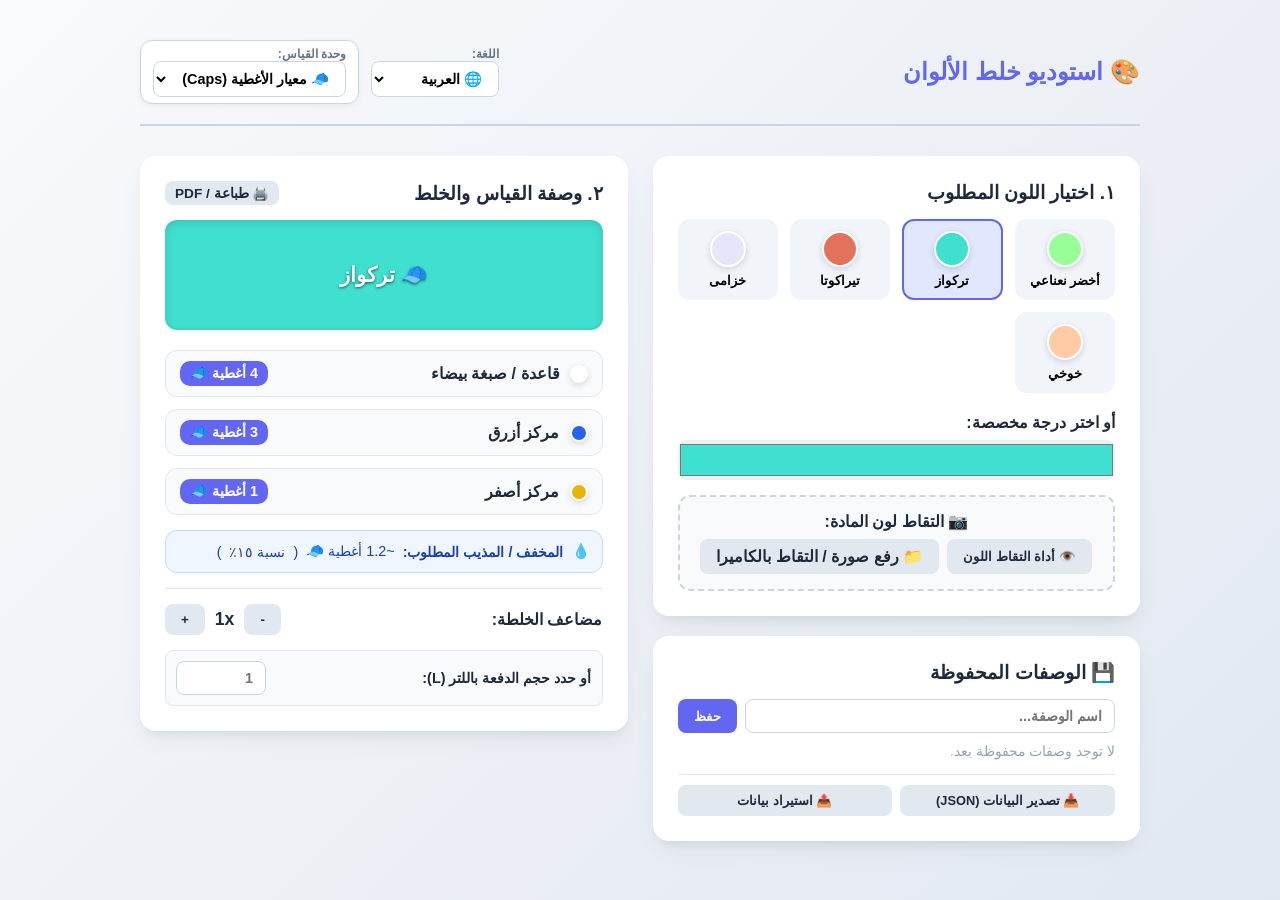
==== index.html @ 5abe73a9 "Add initial HTML structure for color mixing studio" ====
<!DOCTYPE html>
<html lang="ar" dir="rtl" id="htmlTag">
<head>
  <meta charset="UTF-8">
  <meta name="viewport" content="width=device-width, initial-scale=1.0">
  <title id="pageTitle">استوديو خلط الألوان - مطابق الصبغات</title>
  <style>
    :root {
      --primary: #6366f1;
      --primary-hover: #4f46e5;
      --bg-gradient: linear-gradient(135deg, #f8fafc 0%, #e2e8f0 100%);
      --card-bg: #ffffff;
      --text-main: #1e293b;
      --text-muted: #64748b;
      --border-radius: 16px;
      --shadow: 0 10px 25px -5px rgba(0, 0, 0, 0.08), 0 8px 10px -6px rgba(0, 0, 0, 0.05);
    }

    * { box-sizing: border-box; margin: 0; padding: 0; font-family: 'Segoe UI', Tahoma, Geneva, Verdana, sans-serif; }
    body { background: var(--bg-gradient); color: var(--text-main); min-height: 100vh; display: flex; flex-direction: column; align-items: center; padding: 20px; }
    header { width: 100%; max-width: 1000px; display: flex; justify-content: space-between; align-items: center; padding: 20px 0; border-bottom: 2px solid #cbd5e1; margin-bottom: 30px; flex-wrap: wrap; gap: 15px; }
    .logo { font-size: 1.5rem; font-weight: 800; color: var(--primary); }
    .header-controls { display: flex; align-items: center; gap: 12px; flex-wrap: wrap; }
    select, input[type="text"], input[type="number"] { padding: 8px 12px; border-radius: 8px; border: 1px solid #cbd5e1; background: white; font-size: 0.9rem; font-weight: 600; outline: none; transition: border 0.2s; }
    select:focus, input[type="text"]:focus, input[type="number"]:focus { border-color: var(--primary); }
    .main-container { width: 100%; max-width: 1000px; display: grid; grid-template-columns: 1fr 1fr; gap: 25px; }
    @media (max-width: 820px) { .main-container { grid-template-columns: 1fr; } }
    .card { background: var(--card-bg); border-radius: var(--border-radius); padding: 25px; box-shadow: var(--shadow); margin-bottom: 20px; }
    .card-title { font-size: 1.2rem; margin-bottom: 15px; color: var(--text-main); display: flex; align-items: center; justify-content: space-between; }
    .preset-grid { display: grid; grid-template-columns: repeat(auto-fill, minmax(100px, 1fr)); gap: 12px; margin-bottom: 20px; }
    .preset-btn { border: 2px solid transparent; border-radius: 12px; padding: 10px 6px; background: #f1f5f9; cursor: pointer; display: flex; flex-direction: column; align-items: center; gap: 6px; transition: transform 0.2s, border-color 0.2s; }
    .preset-btn:hover { transform: translateY(-2px); }
    .preset-btn.active { border-color: var(--primary); background: #e0e7ff; }
    .color-swatch { width: 36px; height: 36px; border-radius: 50%; border: 2px solid white; box-shadow: 0 2px 6px rgba(0,0,0,0.15); }
    .preset-name { font-size: 0.8rem; font-weight: 600; text-align: center; }
    .capture-box { background: #f8fafc; border: 2px dashed #cbd5e1; border-radius: 12px; padding: 15px; text-align: center; margin-top: 15px; }
    .cap-ref-container { display: flex; align-items: center; gap: 10px; background: #ffffff; padding: 6px 12px; border-radius: 12px; border: 1px solid #cbd5e1; box-shadow: 0 2px 6px rgba(0,0,0,0.05); }
    .preview-box { width: 100%; height: 110px; border-radius: 12px; display: flex; align-items: center; justify-content: center; color: white; text-shadow: 0 1px 3px rgba(0,0,0,0.6); font-size: 1.3rem; font-weight: 700; box-shadow: inset 0 2px 8px rgba(0,0,0,0.15); margin-bottom: 20px; transition: background-color 0.4s ease; }
    .formula-section { display: flex; flex-direction: column; gap: 12px; }
    .ingredient-row { display: flex; align-items: center; justify-content: space-between; background: #f8fafc; padding: 10px 14px; border-radius: 12px; border: 1px solid #e2e8f0; }
    .ingredient-info { display: flex; align-items: center; gap: 10px; font-weight: 600; }
    .cap-count-badge { font-size: 0.9rem; font-weight: 700; background: var(--primary); color: white; padding: 4px 10px; border-radius: 10px; }
    .scale-controls { display: flex; flex-direction: column; gap: 10px; margin-top: 15px; padding-top: 15px; border-top: 1px solid #e2e8f0; }
    .btn { padding: 8px 16px; border-radius: 8px; border: none; background: var(--primary); color: white; font-weight: 600; cursor: pointer; transition: background 0.2s; display: inline-flex; align-items: center; justify-content: center; gap: 6px; }
    .btn:hover { background: var(--primary-hover); }
    .btn-secondary { background: #e2e8f0; color: var(--text-main); }
    .btn-secondary:hover { background: #cbd5e1; }
    .water-ratio-box { background: #eff6ff; border: 1px solid #bfdbfe; padding: 12px; border-radius: 12px; margin-top: 15px; font-size: 0.9rem; color: #1e40af; display: flex; align-items: center; gap: 8px; }
    .saved-list { display: flex; flex-direction: column; gap: 8px; margin-top: 10px; }
    .saved-item { display: flex; justify-content: space-between; align-items: center; background: #f8fafc; padding: 8px 12px; border-radius: 8px; border: 1px solid #e2e8f0; }
    #imageCanvas { max-width: 100%; border-radius: 8px; margin: 10px auto 0 auto; cursor: crosshair; display: none; }
  </style>
  <script src="cordova.js"></script>
</head>
<body>

  <header>
    <div class="logo" id="appLogo">🎨 استوديو خلط الألوان</div>
    <div class="header-controls">
      <div>
        <label style="font-size:0.75rem; color:#64748b; display:block; font-weight:bold;" id="lblLang">اللغة / Language:</label>
        <select id="langSelect" onchange="changeLanguage(this.value)">
          <option value="ar" selected>🌐 العربية</option>
          <option value="fr">🌐 Français</option>
          <option value="en">🌐 English</option>
        </select>
      </div>

      <div class="cap-ref-container">
        <div>
          <label style="font-size:0.75rem; color:#64748b; display:block; font-weight:bold;" id="lblUnit">وحدة القياس:</label>
          <select id="unitSelect" onchange="changeUnit(this.value)">
            <option value="caps" id="optCaps" selected>🧢 معيار الأغطية (Caps)</option>
            <option value="ml" id="optMl">🧪 ملليلتر (ml)</option>
            <option value="g" id="optG">⚖️ غرام (g)</option>
          </select>
        </div>
      </div>
    </div>
  </header>

  <main class="main-container">
    <div>
      <section class="card">
        <h2 class="card-title" id="titleStep1">١. اختيار اللون المطلوب</h2>
        <div class="preset-grid" id="presetContainer"></div>
        <div style="margin-top: 10px;">
          <label for="customPicker" style="font-weight: 600; display: block; margin-bottom: 8px;" id="lblCustomColor">أو اختر درجة مخصصة:</label>
          <input type="color" id="customPicker" value="#40e0d0" style="width: 100%; height: 40px; border-radius: 8px; border: none; cursor: pointer;" oninput="handleCustomColor(this.value)">
        </div>

        <div class="capture-box">
          <strong style="display: block; margin-bottom: 8px;" id="titleCapture">📷 التقاط لون المادة:</strong>
          <div style="display: flex; gap: 8px; justify-content: center; flex-wrap: wrap;">
            <button class="btn btn-secondary" onclick="useEyeDropper()" id="btnEyedropper">👁️ أداة التقاط اللون</button>
            <label class="btn btn-secondary" style="cursor: pointer;">
              <span id="txtUpload">📁 رفع صورة / التقاط</span>
              <input type="file" accept="image/*" capture="environment" id="imageInput" style="display: none;" onchange="handleImageUpload(event)">
            </label>
          </div>
          <canvas id="imageCanvas"></canvas>
          <p id="canvasHelpText" style="font-size: 0.8rem; color: #64748b; margin-top: 6px; display: none;">انقر في أي مكان على الصورة لالتقاط لون الصبغة بالضبط!</p>
        </div>
      </section>

      <section class="card">
        <h2 class="card-title">
          <span id="titleSaved">💾 الوصفات المحفوظة</span>
        </h2>
        <div style="display: flex; gap: 8px; margin-bottom: 10px;">
          <input type="text" id="recipeNameInput" placeholder="اسم الوصفة..." style="flex: 1;">
          <button class="btn" onclick="saveCurrentRecipe()" id="btnSave">حفظ</button>
        </div>
        <div class="saved-list" id="savedListContainer"></div>

        <div style="display: flex; gap: 8px; margin-top: 15px; padding-top: 10px; border-top: 1px solid #e2e8f0;">
          <button class="btn btn-secondary" style="flex: 1; font-size: 0.8rem;" onclick="exportRecipes()">📥 تصدير البيانات (JSON)</button>
          <label class="btn btn-secondary" style="flex: 1; font-size: 0.8rem; cursor: pointer; text-align: center;">
            📤 استيراد بيانات
            <input type="file" accept=".json" style="display: none;" onchange="importRecipes(event)">
          </label>
        </div>
      </section>
    </div>

    <div>
      <section class="card">
        <h2 class="card-title">
          <span id="titleStep2">٢. وصفة القياس والخلط</span>
          <button class="btn btn-secondary" onclick="window.print()" style="font-size: 0.85rem; padding: 4px 10px;" id="btnPrint">🖨️ طباعة / PDF</button>
        </h2>
        
        <div class="preview-box" id="previewBox">
          <span id="previewName">🧢 تركواز</span>
        </div>

        <div class="formula-section" id="formulaContainer"></div>

        <div class="water-ratio-box">
          💧 <strong id="lblDilution">المخفف / المذيب المطلوب:</strong> <span id="waterAmount">~0.5 أغطية 🧢</span> (<span id="lblRatio">نسبة ١٥٪</span>)
        </div>

        <div class="scale-controls">
          <div style="display: flex; justify-content: space-between; align-items: center;">
            <span style="font-weight: 600;" id="lblBatchScale">مضاعف الخلطة:</span>
            <div style="display: flex; align-items: center; gap: 10px;">
              <button class="btn btn-secondary" onclick="adjustScale(-1)">-</button>
              <span id="scaleFactor" style="font-weight: bold; font-size: 1.1rem;">1x</span>
              <button class="btn btn-secondary" onclick="adjustScale(1)">+</button>
            </div>
          </div>

          <div style="display: flex; justify-content: space-between; align-items: center; background: #f8fafc; padding: 10px; border-radius: 8px; border: 1px solid #e2e8f0; margin-top: 5px;">
            <label for="literInput" style="font-weight: 600; font-size: 0.9rem;" id="lblLiterInput">أو حدد حجم الدفعة باللتر (L):</label>
            <input type="number" id="literInput" step="0.1" min="0.1" placeholder="1" style="width: 90px;" oninput="handleLiterInput(this.value)">
          </div>
        </div>
      </section>
    </div>
  </main>

  <script>
    const i18n = {
      ar: { dir: 'rtl', appTitle: 'استوديو خلط الألوان - مطابق الصبغات', logo: '🎨 استوديو خلط الألوان', lblLang: 'اللغة:', lblUnit: 'وحدة القياس:', optCaps: '🧢 معيار الأغطية (Caps)', optMl: '🧪 ملليلتر (ml)', optG: '⚖️ غرام (g)', titleStep1: '١. اختيار اللون المطلوب', lblCustomColor: 'أو اختر درجة مخصصة:', titleCapture: '📷 التقاط لون المادة:', btnEyedropper: '👁️ أداة التقاط اللون', lblUpload: '📁 رفع صورة / التقاط بالكاميرا', canvasHelpText: 'انقر في أي مكان على الصورة لالتقاط لون الصبغة بالضبط!', titleSaved: '💾 الوصفات المحفوظة', recipePlaceholder: 'اسم الوصفة...', btnSave: 'حفظ', titleStep2: '٢. وصفة القياس والخلط', btnPrint: '🖨️ طباعة / PDF', lblDilution: 'المخفف / المذيب المطلوب:', lblRatio: 'نسبة ١٥٪', lblBatchScale: 'مضاعف الخلطة:', lblLiterInput: 'أو حدد حجم الدفعة باللتر (L):', unitCaps: 'أغطية 🧢', unitLiter: 'لتر (L)', unitMl: 'مل (ml)', unitG: 'غرام (g)', customColorName: 'درجة ملتقطة', noSaved: 'لا توجد وصفات محفوظة بعد.', btnLoad: 'تحميل', presets: { mint: 'أخضر نعناعي', turquoise: 'تركواز', terracotta: 'تيراكوتا', lavender: 'خزامى', peach: 'خوخي' }, bases: { white: 'قاعدة / صبغة بيضاء', blue: 'مركز أزرق', yellow: 'مركز أصفر', red: 'مركز أحمر', black: 'مركز أسود' } },
      fr: { dir: 'ltr', appTitle: 'Studio de Mélange de Couleurs', logo: '🎨 Studio de Mélange', lblLang: 'Langue / Language:', lblUnit: 'Unité de mesure:', optCaps: '🧢 Bouchons (Caps)', optMl: '🧪 Millilitre (ml)', optG: '⚖️ Gramme (g)', titleStep1: '1. Sélection de la couleur', lblCustomColor: 'Ou choisissez une couleur personnalisée:', titleCapture: '📷 Capturer la couleur:', btnEyedropper: '👁️ Pipette à écran', lblUpload: '📁 Importer une photo / Caméra', canvasHelpText: 'Cliquez n\'importe où sur l\'image pour capturer la couleur!', titleSaved: '💾 Recettes enregistrées', recipePlaceholder: 'Nom de la recette...', btnSave: 'Enregistrer', titleStep2: '2. Formule de mélange', btnPrint: '🖨️ Imprimer / PDF', lblDilution: 'Diluant requis:', lblRatio: 'Ratio de 15%', lblBatchScale: 'Multiplicateur de lot:', lblLiterInput: 'Ou volume de lot en Litres (L):', unitCaps: 'bouchon(s) 🧢', unitLiter: 'Litre (L)', unitMl: 'ml', unitG: 'g', customColorName: 'Couleur capturée', noSaved: 'Aucune recette enregistrée pour le moment.', btnLoad: 'Charger', presets: { mint: 'Vert Menthe', turquoise: 'Turquoise', terracotta: 'Terre Cuite', lavender: 'Lavande', peach: 'Pêche' }, bases: { white: 'Base / Pigment Blanc', blue: 'Concentré Bleu', yellow: 'Concentré Jaune', red: 'Concentré Rouge', black: 'Concentré Noir' } },
      en: { dir: 'ltr', appTitle: 'Color Mixing Studio - Pigment Matcher', logo: '🎨 Color Mixing Studio', lblLang: 'Language:', lblUnit: 'Measurement Unit:', optCaps: '🧢 Bottle Caps (Caps)', optMl: '🧪 Milliliter (ml)', optG: '⚖️ Gram (g)', titleStep1: '1. Select Desired Color', lblCustomColor: 'Or pick a custom color:', titleCapture: '📷 Capture Material Color:', btnEyedropper: '👁️ Color Picker Tool', lblUpload: '📁 Upload Image / Camera Capture', canvasHelpText: 'Click anywhere on the image to capture the exact pigment color!', titleSaved: '💾 Saved Recipes', recipePlaceholder: 'Recipe Name...', btnSave: 'Save', titleStep2: '2. Mixing Formula', btnPrint: '🖨️ Print / PDF', lblDilution: 'Required Solvent/Diluent:', lblRatio: '15% Ratio', lblBatchScale: 'Batch Scale Multiplier:', lblLiterInput: 'Or specify batch volume in Liters (L):', unitCaps: 'cap(s) 🧢', unitLiter: 'Liter (L)', unitMl: 'ml', unitG: 'g', customColorName: 'Captured Color', noSaved: 'No saved recipes yet.', btnLoad: 'Load', presets: { mint: 'Mint Green', turquoise: 'Turquoise', terracotta: 'Terracotta', lavender: 'Lavender', peach: 'Peach' }, bases: { white: 'White Base / Pigment', blue: 'Blue Concentrate', yellow: 'Yellow Concentrate', red: 'Red Concentrate', black: 'Black Concentrate' } }
    };

    let currentLang = 'ar';
    const presets = [
      { id: 'mint', hex: '#98ff98', recipe: { white: 5, yellow: 2, blue: 1 } },
      { id: 'turquoise', hex: '#40e0d0', recipe: { white: 4, blue: 3, yellow: 1 } },
      { id: 'terracotta', hex: '#e2725b', recipe: { white: 2, red: 4, yellow: 3, black: 1 } },
      { id: 'lavender', hex: '#e6e6fa', recipe: { white: 7, blue: 1, red: 1 } },
      { id: 'peach', hex: '#ffcba4', recipe: { white: 6, red: 1, yellow: 2 } }
    ];

    let currentUnit = 'caps';
    let activePreset = presets[1];
    let currentRecipe = presets[1].recipe;
    let currentHex = presets[1].hex;
    let isCustom = false;
    let batchScale = 1;
    let customLiterVolume = null;
    let savedRecipes = JSON.parse(localStorage.getItem('my_color_mixes') || '[]');

    const baseHexes = { white: '#ffffff', blue: '#2563eb', yellow: '#eab308', red: '#ef4444', black: '#1e293b' };

    function init() { applyLanguage(currentLang); renderPresets(); renderSavedRecipes(); updateUI(); }
    function changeLanguage(lang) { currentLang = lang; applyLanguage(lang); renderPresets(); renderSavedRecipes(); updateUI(); }

    function applyLanguage(lang) {
      const t = i18n[lang];
      document.getElementById('htmlTag').setAttribute('dir', t.dir);
      document.getElementById('htmlTag').setAttribute('lang', lang);
      document.getElementById('pageTitle').innerText = t.appTitle;
      document.getElementById('appLogo').innerText = t.logo;
      document.getElementById('lblLang').innerText = t.lblLang;
      document.getElementById('lblUnit').innerText = t.lblUnit;
      document.getElementById('optCaps').innerText = t.optCaps;
      document.getElementById('optMl').innerText = t.optMl;
      document.getElementById('optG').innerText = t.optG;
      document.getElementById('titleStep1').innerText = t.titleStep1;
      document.getElementById('lblCustomColor').innerText = t.lblCustomColor;
      document.getElementById('titleCapture').innerText = t.titleCapture;
      document.getElementById('btnEyedropper').innerText = t.btnEyedropper;
      document.getElementById('txtUpload').innerText = t.lblUpload;
      document.getElementById('canvasHelpText').innerText = t.canvasHelpText;
      document.getElementById('titleSaved').innerText = t.titleSaved;
      document.getElementById('recipeNameInput').placeholder = t.recipePlaceholder;
      document.getElementById('btnSave').innerText = t.btnSave;
      document.getElementById('titleStep2').innerText = t.titleStep2;
      document.getElementById('btnPrint').innerText = t.btnPrint;
      document.getElementById('lblDilution').innerText = t.lblDilution;
      document.getElementById('lblRatio').innerText = t.lblRatio;
      document.getElementById('lblBatchScale').innerText = t.lblBatchScale;
      document.getElementById('lblLiterInput').innerText = t.lblLiterInput;
    }

    function changeUnit(unit) { currentUnit = unit; updateRecipeDisplay(); }

    function renderPresets() {
      const container = document.getElementById('presetContainer');
      container.innerHTML = '';
      const t = i18n[currentLang];
      presets.forEach(preset => {
        const btn = document.createElement('button');
        btn.className = `preset-btn ${!isCustom && preset.hex === currentHex ? 'active' : ''}`;
        btn.onclick = () => selectPreset(preset);
        btn.innerHTML = `<div class="color-swatch" style="background-color: ${preset.hex};"></div><span class="preset-name">${t.presets[preset.id]}</span>`;
        container.appendChild(btn);
      });
    }

    function selectPreset(preset) { isCustom = false; activePreset = preset; currentRecipe = preset.recipe; currentHex = preset.hex; renderPresets(); updateUI(); }
    function handleCustomColor(hex) { isCustom = true; currentHex = hex; currentRecipe = calculateCapsFromHex(hex); renderPresets(); updateUI(); }

    async function useEyeDropper() {
      if ('EyeDropper' in window) {
        try {
          const eyeDropper = new EyeDropper();
          const result = await eyeDropper.open();
          handleCustomColor(result.sRGBHex);
        } catch (e) {}
      } else {
        alert(currentLang === 'ar' ? 'أداة الالتقاط المباشر غير مدعومة، يرجى استخدام رفع الصور.' : 'Color picker not supported, use upload.');
      }
    }

    function handleImageUpload(event) {
      const file = event.target.files[0];
      if (!file) return;
      const reader = new FileReader();
      reader.onload = function(e) {
        const img = new Image();
        img.onload = function() {
          const canvas = document.getElementById('imageCanvas');
          const ctx = canvas.getContext('2d');
          canvas.width = Math.min(img.width, 300);
          canvas.height = (img.height / img.width) * canvas.width;
          ctx.drawImage(img, 0, 0, canvas.width, canvas.height);
          canvas.style.display = 'block';
          document.getElementById('canvasHelpText').style.display = 'block';
          canvas.onclick = function(evt) {
            const rect = canvas.getBoundingClientRect();
            const scaleX = canvas.width / rect.width;
            const scaleY = canvas.height / rect.height;
            const x = (evt.clientX - rect.left) * scaleX;
            const y = (evt.clientY - rect.top) * scaleY;
            const pixel = ctx.getImageData(x, y, 1, 1).data;
            const hex = "#" + ((1 << 24) + (pixel[0] << 16) + (pixel[1] << 8) + pixel[2]).toString(16).slice(1);
            handleCustomColor(hex);
          };
        };
        img.src = e.target.result;
      };
      reader.readAsDataURL(file);
    }

    function calculateCapsFromHex(hex) {
      let cleanHex = hex.replace('#', '');
      if (cleanHex.length === 3) cleanHex = cleanHex.split('').map(c => c + c).join('');
      const r = parseInt(cleanHex.slice(0, 2), 16) || 0;
      const g = parseInt(cleanHex.slice(2, 4), 16) || 0;
      const b = parseInt(cleanHex.slice(4, 6), 16) || 0;
      let redCaps = Math.round((r / 255) * 4);
      let yellowCaps = Math.round((g / 255) * 3);
      let blueCaps = Math.round((b / 255) * 4);
      let whiteCaps = Math.round(((r + g + b) / (3 * 255)) * 5);
      const recipe = {};
      if (whiteCaps > 0) recipe.white = Math.max(1, whiteCaps);
      if (redCaps > 0) recipe.red = Math.max(1, redCaps);
      if (yellowCaps > 0) recipe.yellow = Math.max(1, yellowCaps);
      if (blueCaps > 0) recipe.blue = Math.max(1, blueCaps);
      return recipe;
    }

    function adjustScale(delta) {
      customLiterVolume = null;
      document.getElementById('literInput').value = '';
      batchScale = Math.max(1, Math.min(100, batchScale + delta));
      document.getElementById('scaleFactor').innerText = `${batchScale}x`;
      updateRecipeDisplay();
    }

    function handleLiterInput(val) {
      const liters = parseFloat(val);
      customLiterVolume = (!isNaN(liters) && liters > 0) ? liters : null;
      updateRecipeDisplay();
    }

    function updateUI() {
      const previewBox = document.getElementById('previewBox');
      previewBox.style.backgroundColor = currentHex;
      const t = i18n[currentLang];
      const displayName = isCustom ? `${t.customColorName} (${currentHex.toUpperCase()})` : t.presets[activePreset.id];
      document.getElementById('previewName').innerHTML = `🧢 ${displayName}`;
      updateRecipeDisplay();
    }

    function updateRecipeDisplay() {
      const formulaContainer = document.getElementById('formulaContainer');
      formulaContainer.innerHTML = '';
      const t = i18n[currentLang];
      let totalBaseUnits = 0;
      let totalRecipeBaseCaps = 0;
      Object.values(currentRecipe).forEach(c => totalRecipeBaseCaps += c);

      Object.entries(currentRecipe).forEach(([baseKey, baseCaps]) => {
        let scaledCaps = customLiterVolume ? ((customLiterVolume * (baseCaps / totalRecipeBaseCaps)) * 1000) / 5 : baseCaps * batchScale;
        totalBaseUnits += scaledCaps;

        let displayValue = (Math.round(scaledCaps * 10) / 10).toFixed(scaledCaps % 1 === 0 ? 0 : 1);
        let unitText = t.unitCaps;

        if (customLiterVolume) {
          displayValue = (customLiterVolume * (baseCaps / totalRecipeBaseCaps)).toFixed(3);
          unitText = t.unitLiter;
        } else if (currentUnit === 'ml' || currentUnit === 'g') {
          displayValue = (scaledCaps * 5).toFixed(1);
          unitText = currentUnit === 'ml' ? t.unitMl : t.unitG;
        }

        const row = document.createElement('div');
        row.className = 'ingredient-row';
        row.innerHTML = `<div class="ingredient-info"><span class="color-swatch" style="width: 18px; height: 18px; background-color: ${baseHexes[baseKey]};"></span><span>${t.bases[baseKey]}</span></div><span class="cap-count-badge">${displayValue} ${unitText}</span>`;
        formulaContainer.appendChild(row);
      });

      const waterVal = totalBaseUnits * 0.15;
      let waterUnit = customLiterVolume ? `${(customLiterVolume * 0.15).toFixed(3)} ${t.unitLiter}` : (currentUnit === 'ml' || currentUnit === 'g') ? `${(waterVal * 5).toFixed(1)} ${currentUnit}` : `${waterVal.toFixed(1)} ${t.unitCaps}`;
      document.getElementById('waterAmount').innerText = `~${waterUnit}`;
    }

    function saveCurrentRecipe() {
      const nameInput = document.getElementById('recipeNameInput');
      const t = i18n[currentLang];
      const name = nameInput.value.trim() || `${t.recipePlaceholder.replace('...', '')} ${savedRecipes.length + 1}`;
      savedRecipes.push({ name, hex: currentHex, recipe: currentRecipe });
      localStorage.setItem('my_color_mixes', JSON.stringify(savedRecipes));
      nameInput.value = '';
      renderSavedRecipes();
    }

    function renderSavedRecipes() {
      const container = document.getElementById('savedListContainer');
      const t = i18n[currentLang];
      container.innerHTML = savedRecipes.length === 0 ? `<p style="font-size: 0.85rem; color: #94a3b8;">${t.noSaved}</p>` : '';
      savedRecipes.forEach((item, index) => {
        const div = document.createElement('div');
        div.className = 'saved-item';
        div.innerHTML = `<div style="display:flex; align-items:center; gap:8px;"><div style="width:16px; height:16px; border-radius:50%; background:${item.hex};"></div><strong>${item.name}</strong></div><div><button class="btn btn-secondary" style="padding: 2px 8px; font-size:0.75rem;" onclick="loadRecipe(${index})">${t.btnLoad}</button> <button class="btn btn-secondary" style="padding: 2px 8px; font-size:0.75rem; color:red;" onclick="deleteRecipe(${index})">✕</button></div>`;
        container.appendChild(div);
      });
    }

    function loadRecipe(index) {
      const item = savedRecipes[index];
      isCustom = true; currentHex = item.hex; currentRecipe = item.recipe;
      renderPresets(); updateUI();
    }

    function deleteRecipe(index) {
      savedRecipes.splice(index, 1);
      localStorage.setItem('my_color_mixes', JSON.stringify(savedRecipes));
      renderSavedRecipes();
    }

    function exportRecipes() {
      if (savedRecipes.length === 0) {
        alert("لا توجد وصفات محفوظة لتصديرها.");
        return;
      }
      const dataStr = "data:text/json;charset=utf-8," + encodeURIComponent(JSON.stringify(savedRecipes, null, 2));
      const downloadAnchor = document.createElement('a');
      downloadAnchor.setAttribute("href", dataStr);
      downloadAnchor.setAttribute("download", "color_recipes_backup.json");
      document.body.appendChild(downloadAnchor);
      downloadAnchor.click();
      downloadAnchor.remove();
    }

    function importRecipes(event) {
      const file = event.target.files[0];
      if (!file) return;
      const reader = new FileReader();
      reader.onload = function(e) {
        try {
          const imported = JSON.parse(e.target.result);
          if (Array.isArray(imported)) {
            savedRecipes = imported;
            localStorage.setItem('my_color_mixes', JSON.stringify(savedRecipes));
            renderSavedRecipes();
            alert("تم استيراد الوصفات بنجاح!");
          }
        } catch (err) {
          alert("خطأ في قراءة ملف JSON.");
        }
      };
      reader.readAsText(file);
    }

    window.onload = init;
  </script>
</body>
</html>
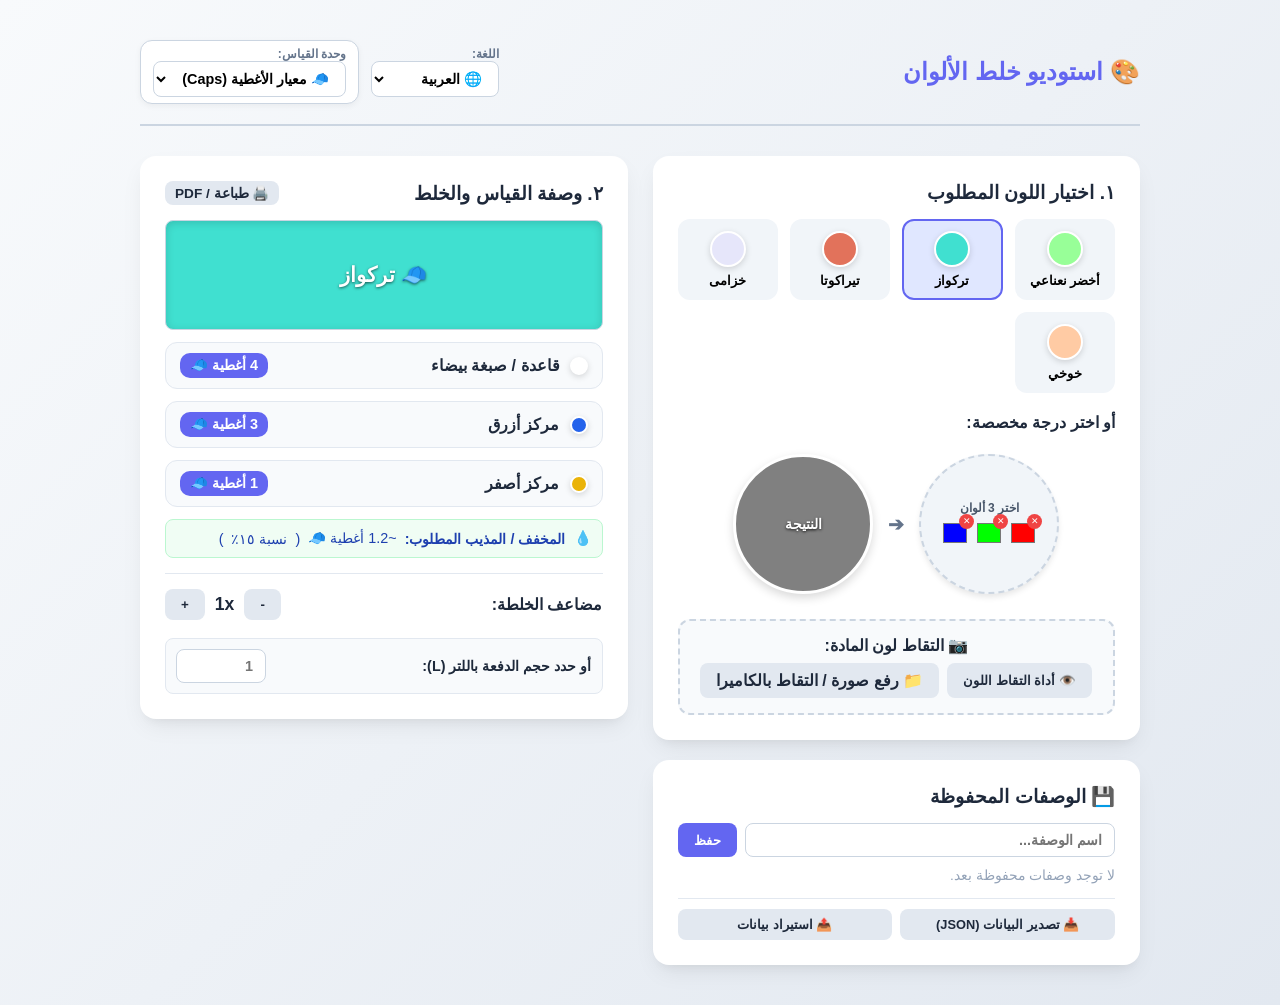
==== commit 2356571d: "Refactor HTML for better structure and clarity Refactor HTML structure and improve readability." ====
--- a/index.html
+++ b/index.html
@@ -1,55 +1,16 @@
 <!DOCTYPE html>
 <html lang="ar" dir="rtl" id="htmlTag">
 <head>
+  <link rel="manifest" href="manifest.json">
+  <script>
+    if ('serviceWorker' in navigator) {
+      navigator.serviceWorker.register('sw.js');
+    }
+  </script>
   <meta charset="UTF-8">
   <meta name="viewport" content="width=device-width, initial-scale=1.0">
   <title id="pageTitle">استوديو خلط الألوان - مطابق الصبغات</title>
-  <style>
-    :root {
-      --primary: #6366f1;
-      --primary-hover: #4f46e5;
-      --bg-gradient: linear-gradient(135deg, #f8fafc 0%, #e2e8f0 100%);
-      --card-bg: #ffffff;
-      --text-main: #1e293b;
-      --text-muted: #64748b;
-      --border-radius: 16px;
-      --shadow: 0 10px 25px -5px rgba(0, 0, 0, 0.08), 0 8px 10px -6px rgba(0, 0, 0, 0.05);
-    }
-
-    * { box-sizing: border-box; margin: 0; padding: 0; font-family: 'Segoe UI', Tahoma, Geneva, Verdana, sans-serif; }
-    body { background: var(--bg-gradient); color: var(--text-main); min-height: 100vh; display: flex; flex-direction: column; align-items: center; padding: 20px; }
-    header { width: 100%; max-width: 1000px; display: flex; justify-content: space-between; align-items: center; padding: 20px 0; border-bottom: 2px solid #cbd5e1; margin-bottom: 30px; flex-wrap: wrap; gap: 15px; }
-    .logo { font-size: 1.5rem; font-weight: 800; color: var(--primary); }
-    .header-controls { display: flex; align-items: center; gap: 12px; flex-wrap: wrap; }
-    select, input[type="text"], input[type="number"] { padding: 8px 12px; border-radius: 8px; border: 1px solid #cbd5e1; background: white; font-size: 0.9rem; font-weight: 600; outline: none; transition: border 0.2s; }
-    select:focus, input[type="text"]:focus, input[type="number"]:focus { border-color: var(--primary); }
-    .main-container { width: 100%; max-width: 1000px; display: grid; grid-template-columns: 1fr 1fr; gap: 25px; }
-    @media (max-width: 820px) { .main-container { grid-template-columns: 1fr; } }
-    .card { background: var(--card-bg); border-radius: var(--border-radius); padding: 25px; box-shadow: var(--shadow); margin-bottom: 20px; }
-    .card-title { font-size: 1.2rem; margin-bottom: 15px; color: var(--text-main); display: flex; align-items: center; justify-content: space-between; }
-    .preset-grid { display: grid; grid-template-columns: repeat(auto-fill, minmax(100px, 1fr)); gap: 12px; margin-bottom: 20px; }
-    .preset-btn { border: 2px solid transparent; border-radius: 12px; padding: 10px 6px; background: #f1f5f9; cursor: pointer; display: flex; flex-direction: column; align-items: center; gap: 6px; transition: transform 0.2s, border-color 0.2s; }
-    .preset-btn:hover { transform: translateY(-2px); }
-    .preset-btn.active { border-color: var(--primary); background: #e0e7ff; }
-    .color-swatch { width: 36px; height: 36px; border-radius: 50%; border: 2px solid white; box-shadow: 0 2px 6px rgba(0,0,0,0.15); }
-    .preset-name { font-size: 0.8rem; font-weight: 600; text-align: center; }
-    .capture-box { background: #f8fafc; border: 2px dashed #cbd5e1; border-radius: 12px; padding: 15px; text-align: center; margin-top: 15px; }
-    .cap-ref-container { display: flex; align-items: center; gap: 10px; background: #ffffff; padding: 6px 12px; border-radius: 12px; border: 1px solid #cbd5e1; box-shadow: 0 2px 6px rgba(0,0,0,0.05); }
-    .preview-box { width: 100%; height: 110px; border-radius: 12px; display: flex; align-items: center; justify-content: center; color: white; text-shadow: 0 1px 3px rgba(0,0,0,0.6); font-size: 1.3rem; font-weight: 700; box-shadow: inset 0 2px 8px rgba(0,0,0,0.15); margin-bottom: 20px; transition: background-color 0.4s ease; }
-    .formula-section { display: flex; flex-direction: column; gap: 12px; }
-    .ingredient-row { display: flex; align-items: center; justify-content: space-between; background: #f8fafc; padding: 10px 14px; border-radius: 12px; border: 1px solid #e2e8f0; }
-    .ingredient-info { display: flex; align-items: center; gap: 10px; font-weight: 600; }
-    .cap-count-badge { font-size: 0.9rem; font-weight: 700; background: var(--primary); color: white; padding: 4px 10px; border-radius: 10px; }
-    .scale-controls { display: flex; flex-direction: column; gap: 10px; margin-top: 15px; padding-top: 15px; border-top: 1px solid #e2e8f0; }
-    .btn { padding: 8px 16px; border-radius: 8px; border: none; background: var(--primary); color: white; font-weight: 600; cursor: pointer; transition: background 0.2s; display: inline-flex; align-items: center; justify-content: center; gap: 6px; }
-    .btn:hover { background: var(--primary-hover); }
-    .btn-secondary { background: #e2e8f0; color: var(--text-main); }
-    .btn-secondary:hover { background: #cbd5e1; }
-    .water-ratio-box { background: #eff6ff; border: 1px solid #bfdbfe; padding: 12px; border-radius: 12px; margin-top: 15px; font-size: 0.9rem; color: #1e40af; display: flex; align-items: center; gap: 8px; }
-    .saved-list { display: flex; flex-direction: column; gap: 8px; margin-top: 10px; }
-    .saved-item { display: flex; justify-content: space-between; align-items: center; background: #f8fafc; padding: 8px 12px; border-radius: 8px; border: 1px solid #e2e8f0; }
-    #imageCanvas { max-width: 100%; border-radius: 8px; margin: 10px auto 0 auto; cursor: crosshair; display: none; }
-  </style>
+  <link rel="stylesheet" href="style.css">
   <script src="cordova.js"></script>
 </head>
 <body>
@@ -84,9 +45,42 @@
       <section class="card">
         <h2 class="card-title" id="titleStep1">١. اختيار اللون المطلوب</h2>
         <div class="preset-grid" id="presetContainer"></div>
-        <div style="margin-top: 10px;">
-          <label for="customPicker" style="font-weight: 600; display: block; margin-bottom: 8px;" id="lblCustomColor">أو اختر درجة مخصصة:</label>
-          <input type="color" id="customPicker" value="#40e0d0" style="width: 100%; height: 40px; border-radius: 8px; border: none; cursor: pointer;" oninput="handleCustomColor(this.value)">
+        
+        <!-- قسم خلط 3 ألوان مع أزرار الحذف والمعاينة -->
+        <div style="margin-top: 15px;">
+          <label style="font-weight: 600; display: block; margin-bottom: 12px;" id="lblCustomColor">أو اختر درجة مخصصة (خلط 3 ألوان):</label>
+          
+          <div class="custom-mixer-wrapper" style="display: flex; gap: 15px; align-items: center; justify-content: center; padding: 10px 0;">
+            <!-- الدائرة الأولى: اختيار الألوان مع أزرار المسح -->
+            <div class="circle-box input-circle" style="width: 140px; height: 140px; border-radius: 50%; background: #f1f5f9; border: 2px dashed #cbd5e1; display: flex; flex-direction: column; align-items: center; justify-content: center; gap: 4px; box-shadow: 0 4px 6px -1px rgba(0,0,0,0.1);">
+              <span style="font-size: 0.75rem; color: #475569; font-weight: bold;">اختر 3 ألوان</span>
+              <div style="display: flex; gap: 6px; align-items: center;">
+                
+                <div style="position: relative;">
+                  <input type="color" id="mixColor1" value="#ff0000" style="width: 28px; height: 28px; border: none; background: none; cursor: pointer;" oninput="updateCustomTripleMix()">
+                  <button type="button" onclick="clearColor('mixColor1')" style="position: absolute; top: -5px; right: -5px; background: #ef4444; color: white; border: none; border-radius: 50%; width: 15px; height: 15px; font-size: 9px; cursor: pointer; display: flex; align-items: center; justify-content: center; line-height: 1;">✕</button>
+                </div>
+                
+                <div style="position: relative;">
+                  <input type="color" id="mixColor2" value="#00ff00" style="width: 28px; height: 28px; border: none; background: none; cursor: pointer;" oninput="updateCustomTripleMix()">
+                  <button type="button" onclick="clearColor('mixColor2')" style="position: absolute; top: -5px; right: -5px; background: #ef4444; color: white; border: none; border-radius: 50%; width: 15px; height: 15px; font-size: 9px; cursor: pointer; display: flex; align-items: center; justify-content: center; line-height: 1;">✕</button>
+                </div>
+
+                <div style="position: relative;">
+                  <input type="color" id="mixColor3" value="#0000ff" style="width: 28px; height: 28px; border: none; background: none; cursor: pointer;" oninput="updateCustomTripleMix()">
+                  <button type="button" onclick="clearColor('mixColor3')" style="position: absolute; top: -5px; right: -5px; background: #ef4444; color: white; border: none; border-radius: 50%; width: 15px; height: 15px; font-size: 9px; cursor: pointer; display: flex; align-items: center; justify-content: center; line-height: 1;">✕</button>
+                </div>
+
+              </div>
+            </div>
+
+            <span style="font-size: 1.2rem; color: #64748b; font-weight: bold;">➔</span>
+
+            <!-- الدائرة الثانية: النتيجة -->
+            <div id="mixResultCircle" class="circle-box output-circle" style="width: 140px; height: 140px; border-radius: 50%; background-color: #808080; border: 3px solid #ffffff; display: flex; align-items: center; justify-content: center; box-shadow: 0 4px 10px rgba(0,0,0,0.15); transition: background-color 0.2s ease;">
+              <span style="font-size: 0.85rem; color: #ffffff; font-weight: bold; text-shadow: 0 1px 3px rgba(0,0,0,0.8);">النتيجة</span>
+            </div>
+          </div>
         </div>
 
         <div class="capture-box">
@@ -114,8 +108,8 @@
         <div class="saved-list" id="savedListContainer"></div>
 
         <div style="display: flex; gap: 8px; margin-top: 15px; padding-top: 10px; border-top: 1px solid #e2e8f0;">
-          <button class="btn btn-secondary" style="flex: 1; font-size: 0.8rem;" onclick="exportRecipes()">📥 تصدير البيانات (JSON)</button>
-          <label class="btn btn-secondary" style="flex: 1; font-size: 0.8rem; cursor: pointer; text-align: center;">
+          <button class="btn btn-secondary" style="flex: 1; font-size: 0.8rem;" onclick="exportRecipes()" id="btnExport">📥 تصدير البيانات (JSON)</button>
+          <label class="btn btn-secondary" style="flex: 1; font-size: 0.8rem; cursor: pointer; text-align: center;" id="lblImport">
             📤 استيراد بيانات
             <input type="file" accept=".json" style="display: none;" onchange="importRecipes(event)">
           </label>
@@ -130,17 +124,17 @@
           <button class="btn btn-secondary" onclick="window.print()" style="font-size: 0.85rem; padding: 4px 10px;" id="btnPrint">🖨️ طباعة / PDF</button>
         </h2>
         
-        <div class="preview-box" id="previewBox">
-          <span id="previewName">🧢 تركواز</span>
+        <div class="preview-box" id="previewBox" style="padding: 12px; border-radius: 8px; text-align: center; font-weight: bold; margin-bottom: 12px; border: 1px solid #cbd5e1;">
+          <span id="previewName"> تركواز</span>
         </div>
 
         <div class="formula-section" id="formulaContainer"></div>
 
-        <div class="water-ratio-box">
+        <div class="water-ratio-box" style="margin-top: 12px; background: #f0fdf4; padding: 10px; border-radius: 8px; border: 1px solid #bbf7d0;">
           💧 <strong id="lblDilution">المخفف / المذيب المطلوب:</strong> <span id="waterAmount">~0.5 أغطية 🧢</span> (<span id="lblRatio">نسبة ١٥٪</span>)
         </div>
 
-        <div class="scale-controls">
+        <div class="scale-controls" style="margin-top: 15px;">
           <div style="display: flex; justify-content: space-between; align-items: center;">
             <span style="font-weight: 600;" id="lblBatchScale">مضاعف الخلطة:</span>
             <div style="display: flex; align-items: center; gap: 10px;">
@@ -150,7 +144,7 @@
             </div>
           </div>
 
-          <div style="display: flex; justify-content: space-between; align-items: center; background: #f8fafc; padding: 10px; border-radius: 8px; border: 1px solid #e2e8f0; margin-top: 5px;">
+          <div style="display: flex; justify-content: space-between; align-items: center; background: #f8fafc; padding: 10px; border-radius: 8px; border: 1px solid #e2e8f0; margin-top: 8px;">
             <label for="literInput" style="font-weight: 600; font-size: 0.9rem;" id="lblLiterInput">أو حدد حجم الدفعة باللتر (L):</label>
             <input type="number" id="literInput" step="0.1" min="0.1" placeholder="1" style="width: 90px;" oninput="handleLiterInput(this.value)">
           </div>
@@ -159,268 +153,6 @@
     </div>
   </main>
 
-  <script>
-    const i18n = {
-      ar: { dir: 'rtl', appTitle: 'استوديو خلط الألوان - مطابق الصبغات', logo: '🎨 استوديو خلط الألوان', lblLang: 'اللغة:', lblUnit: 'وحدة القياس:', optCaps: '🧢 معيار الأغطية (Caps)', optMl: '🧪 ملليلتر (ml)', optG: '⚖️ غرام (g)', titleStep1: '١. اختيار اللون المطلوب', lblCustomColor: 'أو اختر درجة مخصصة:', titleCapture: '📷 التقاط لون المادة:', btnEyedropper: '👁️ أداة التقاط اللون', lblUpload: '📁 رفع صورة / التقاط بالكاميرا', canvasHelpText: 'انقر في أي مكان على الصورة لالتقاط لون الصبغة بالضبط!', titleSaved: '💾 الوصفات المحفوظة', recipePlaceholder: 'اسم الوصفة...', btnSave: 'حفظ', titleStep2: '٢. وصفة القياس والخلط', btnPrint: '🖨️ طباعة / PDF', lblDilution: 'المخفف / المذيب المطلوب:', lblRatio: 'نسبة ١٥٪', lblBatchScale: 'مضاعف الخلطة:', lblLiterInput: 'أو حدد حجم الدفعة باللتر (L):', unitCaps: 'أغطية 🧢', unitLiter: 'لتر (L)', unitMl: 'مل (ml)', unitG: 'غرام (g)', customColorName: 'درجة ملتقطة', noSaved: 'لا توجد وصفات محفوظة بعد.', btnLoad: 'تحميل', presets: { mint: 'أخضر نعناعي', turquoise: 'تركواز', terracotta: 'تيراكوتا', lavender: 'خزامى', peach: 'خوخي' }, bases: { white: 'قاعدة / صبغة بيضاء', blue: 'مركز أزرق', yellow: 'مركز أصفر', red: 'مركز أحمر', black: 'مركز أسود' } },
-      fr: { dir: 'ltr', appTitle: 'Studio de Mélange de Couleurs', logo: '🎨 Studio de Mélange', lblLang: 'Langue / Language:', lblUnit: 'Unité de mesure:', optCaps: '🧢 Bouchons (Caps)', optMl: '🧪 Millilitre (ml)', optG: '⚖️ Gramme (g)', titleStep1: '1. Sélection de la couleur', lblCustomColor: 'Ou choisissez une couleur personnalisée:', titleCapture: '📷 Capturer la couleur:', btnEyedropper: '👁️ Pipette à écran', lblUpload: '📁 Importer une photo / Caméra', canvasHelpText: 'Cliquez n\'importe où sur l\'image pour capturer la couleur!', titleSaved: '💾 Recettes enregistrées', recipePlaceholder: 'Nom de la recette...', btnSave: 'Enregistrer', titleStep2: '2. Formule de mélange', btnPrint: '🖨️ Imprimer / PDF', lblDilution: 'Diluant requis:', lblRatio: 'Ratio de 15%', lblBatchScale: 'Multiplicateur de lot:', lblLiterInput: 'Ou volume de lot en Litres (L):', unitCaps: 'bouchon(s) 🧢', unitLiter: 'Litre (L)', unitMl: 'ml', unitG: 'g', customColorName: 'Couleur capturée', noSaved: 'Aucune recette enregistrée pour le moment.', btnLoad: 'Charger', presets: { mint: 'Vert Menthe', turquoise: 'Turquoise', terracotta: 'Terre Cuite', lavender: 'Lavande', peach: 'Pêche' }, bases: { white: 'Base / Pigment Blanc', blue: 'Concentré Bleu', yellow: 'Concentré Jaune', red: 'Concentré Rouge', black: 'Concentré Noir' } },
-      en: { dir: 'ltr', appTitle: 'Color Mixing Studio - Pigment Matcher', logo: '🎨 Color Mixing Studio', lblLang: 'Language:', lblUnit: 'Measurement Unit:', optCaps: '🧢 Bottle Caps (Caps)', optMl: '🧪 Milliliter (ml)', optG: '⚖️ Gram (g)', titleStep1: '1. Select Desired Color', lblCustomColor: 'Or pick a custom color:', titleCapture: '📷 Capture Material Color:', btnEyedropper: '👁️ Color Picker Tool', lblUpload: '📁 Upload Image / Camera Capture', canvasHelpText: 'Click anywhere on the image to capture the exact pigment color!', titleSaved: '💾 Saved Recipes', recipePlaceholder: 'Recipe Name...', btnSave: 'Save', titleStep2: '2. Mixing Formula', btnPrint: '🖨️ Print / PDF', lblDilution: 'Required Solvent/Diluent:', lblRatio: '15% Ratio', lblBatchScale: 'Batch Scale Multiplier:', lblLiterInput: 'Or specify batch volume in Liters (L):', unitCaps: 'cap(s) 🧢', unitLiter: 'Liter (L)', unitMl: 'ml', unitG: 'g', customColorName: 'Captured Color', noSaved: 'No saved recipes yet.', btnLoad: 'Load', presets: { mint: 'Mint Green', turquoise: 'Turquoise', terracotta: 'Terracotta', lavender: 'Lavender', peach: 'Peach' }, bases: { white: 'White Base / Pigment', blue: 'Blue Concentrate', yellow: 'Yellow Concentrate', red: 'Red Concentrate', black: 'Black Concentrate' } }
-    };
-
-    let currentLang = 'ar';
-    const presets = [
-      { id: 'mint', hex: '#98ff98', recipe: { white: 5, yellow: 2, blue: 1 } },
-      { id: 'turquoise', hex: '#40e0d0', recipe: { white: 4, blue: 3, yellow: 1 } },
-      { id: 'terracotta', hex: '#e2725b', recipe: { white: 2, red: 4, yellow: 3, black: 1 } },
-      { id: 'lavender', hex: '#e6e6fa', recipe: { white: 7, blue: 1, red: 1 } },
-      { id: 'peach', hex: '#ffcba4', recipe: { white: 6, red: 1, yellow: 2 } }
-    ];
-
-    let currentUnit = 'caps';
-    let activePreset = presets[1];
-    let currentRecipe = presets[1].recipe;
-    let currentHex = presets[1].hex;
-    let isCustom = false;
-    let batchScale = 1;
-    let customLiterVolume = null;
-    let savedRecipes = JSON.parse(localStorage.getItem('my_color_mixes') || '[]');
-
-    const baseHexes = { white: '#ffffff', blue: '#2563eb', yellow: '#eab308', red: '#ef4444', black: '#1e293b' };
-
-    function init() { applyLanguage(currentLang); renderPresets(); renderSavedRecipes(); updateUI(); }
-    function changeLanguage(lang) { currentLang = lang; applyLanguage(lang); renderPresets(); renderSavedRecipes(); updateUI(); }
-
-    function applyLanguage(lang) {
-      const t = i18n[lang];
-      document.getElementById('htmlTag').setAttribute('dir', t.dir);
-      document.getElementById('htmlTag').setAttribute('lang', lang);
-      document.getElementById('pageTitle').innerText = t.appTitle;
-      document.getElementById('appLogo').innerText = t.logo;
-      document.getElementById('lblLang').innerText = t.lblLang;
-      document.getElementById('lblUnit').innerText = t.lblUnit;
-      document.getElementById('optCaps').innerText = t.optCaps;
-      document.getElementById('optMl').innerText = t.optMl;
-      document.getElementById('optG').innerText = t.optG;
-      document.getElementById('titleStep1').innerText = t.titleStep1;
-      document.getElementById('lblCustomColor').innerText = t.lblCustomColor;
-      document.getElementById('titleCapture').innerText = t.titleCapture;
-      document.getElementById('btnEyedropper').innerText = t.btnEyedropper;
-      document.getElementById('txtUpload').innerText = t.lblUpload;
-      document.getElementById('canvasHelpText').innerText = t.canvasHelpText;
-      document.getElementById('titleSaved').innerText = t.titleSaved;
-      document.getElementById('recipeNameInput').placeholder = t.recipePlaceholder;
-      document.getElementById('btnSave').innerText = t.btnSave;
-      document.getElementById('titleStep2').innerText = t.titleStep2;
-      document.getElementById('btnPrint').innerText = t.btnPrint;
-      document.getElementById('lblDilution').innerText = t.lblDilution;
-      document.getElementById('lblRatio').innerText = t.lblRatio;
-      document.getElementById('lblBatchScale').innerText = t.lblBatchScale;
-      document.getElementById('lblLiterInput').innerText = t.lblLiterInput;
-    }
-
-    function changeUnit(unit) { currentUnit = unit; updateRecipeDisplay(); }
-
-    function renderPresets() {
-      const container = document.getElementById('presetContainer');
-      container.innerHTML = '';
-      const t = i18n[currentLang];
-      presets.forEach(preset => {
-        const btn = document.createElement('button');
-        btn.className = `preset-btn ${!isCustom && preset.hex === currentHex ? 'active' : ''}`;
-        btn.onclick = () => selectPreset(preset);
-        btn.innerHTML = `<div class="color-swatch" style="background-color: ${preset.hex};"></div><span class="preset-name">${t.presets[preset.id]}</span>`;
-        container.appendChild(btn);
-      });
-    }
-
-    function selectPreset(preset) { isCustom = false; activePreset = preset; currentRecipe = preset.recipe; currentHex = preset.hex; renderPresets(); updateUI(); }
-    function handleCustomColor(hex) { isCustom = true; currentHex = hex; currentRecipe = calculateCapsFromHex(hex); renderPresets(); updateUI(); }
-
-    async function useEyeDropper() {
-      if ('EyeDropper' in window) {
-        try {
-          const eyeDropper = new EyeDropper();
-          const result = await eyeDropper.open();
-          handleCustomColor(result.sRGBHex);
-        } catch (e) {}
-      } else {
-        alert(currentLang === 'ar' ? 'أداة الالتقاط المباشر غير مدعومة، يرجى استخدام رفع الصور.' : 'Color picker not supported, use upload.');
-      }
-    }
-
-    function handleImageUpload(event) {
-      const file = event.target.files[0];
-      if (!file) return;
-      const reader = new FileReader();
-      reader.onload = function(e) {
-        const img = new Image();
-        img.onload = function() {
-          const canvas = document.getElementById('imageCanvas');
-          const ctx = canvas.getContext('2d');
-          canvas.width = Math.min(img.width, 300);
-          canvas.height = (img.height / img.width) * canvas.width;
-          ctx.drawImage(img, 0, 0, canvas.width, canvas.height);
-          canvas.style.display = 'block';
-          document.getElementById('canvasHelpText').style.display = 'block';
-          canvas.onclick = function(evt) {
-            const rect = canvas.getBoundingClientRect();
-            const scaleX = canvas.width / rect.width;
-            const scaleY = canvas.height / rect.height;
-            const x = (evt.clientX - rect.left) * scaleX;
-            const y = (evt.clientY - rect.top) * scaleY;
-            const pixel = ctx.getImageData(x, y, 1, 1).data;
-            const hex = "#" + ((1 << 24) + (pixel[0] << 16) + (pixel[1] << 8) + pixel[2]).toString(16).slice(1);
-            handleCustomColor(hex);
-          };
-        };
-        img.src = e.target.result;
-      };
-      reader.readAsDataURL(file);
-    }
-
-    function calculateCapsFromHex(hex) {
-      let cleanHex = hex.replace('#', '');
-      if (cleanHex.length === 3) cleanHex = cleanHex.split('').map(c => c + c).join('');
-      const r = parseInt(cleanHex.slice(0, 2), 16) || 0;
-      const g = parseInt(cleanHex.slice(2, 4), 16) || 0;
-      const b = parseInt(cleanHex.slice(4, 6), 16) || 0;
-      let redCaps = Math.round((r / 255) * 4);
-      let yellowCaps = Math.round((g / 255) * 3);
-      let blueCaps = Math.round((b / 255) * 4);
-      let whiteCaps = Math.round(((r + g + b) / (3 * 255)) * 5);
-      const recipe = {};
-      if (whiteCaps > 0) recipe.white = Math.max(1, whiteCaps);
-      if (redCaps > 0) recipe.red = Math.max(1, redCaps);
-      if (yellowCaps > 0) recipe.yellow = Math.max(1, yellowCaps);
-      if (blueCaps > 0) recipe.blue = Math.max(1, blueCaps);
-      return recipe;
-    }
-
-    function adjustScale(delta) {
-      customLiterVolume = null;
-      document.getElementById('literInput').value = '';
-      batchScale = Math.max(1, Math.min(100, batchScale + delta));
-      document.getElementById('scaleFactor').innerText = `${batchScale}x`;
-      updateRecipeDisplay();
-    }
-
-    function handleLiterInput(val) {
-      const liters = parseFloat(val);
-      customLiterVolume = (!isNaN(liters) && liters > 0) ? liters : null;
-      updateRecipeDisplay();
-    }
-
-    function updateUI() {
-      const previewBox = document.getElementById('previewBox');
-      previewBox.style.backgroundColor = currentHex;
-      const t = i18n[currentLang];
-      const displayName = isCustom ? `${t.customColorName} (${currentHex.toUpperCase()})` : t.presets[activePreset.id];
-      document.getElementById('previewName').innerHTML = `🧢 ${displayName}`;
-      updateRecipeDisplay();
-    }
-
-    function updateRecipeDisplay() {
-      const formulaContainer = document.getElementById('formulaContainer');
-      formulaContainer.innerHTML = '';
-      const t = i18n[currentLang];
-      let totalBaseUnits = 0;
-      let totalRecipeBaseCaps = 0;
-      Object.values(currentRecipe).forEach(c => totalRecipeBaseCaps += c);
-
-      Object.entries(currentRecipe).forEach(([baseKey, baseCaps]) => {
-        let scaledCaps = customLiterVolume ? ((customLiterVolume * (baseCaps / totalRecipeBaseCaps)) * 1000) / 5 : baseCaps * batchScale;
-        totalBaseUnits += scaledCaps;
-
-        let displayValue = (Math.round(scaledCaps * 10) / 10).toFixed(scaledCaps % 1 === 0 ? 0 : 1);
-        let unitText = t.unitCaps;
-
-        if (customLiterVolume) {
-          displayValue = (customLiterVolume * (baseCaps / totalRecipeBaseCaps)).toFixed(3);
-          unitText = t.unitLiter;
-        } else if (currentUnit === 'ml' || currentUnit === 'g') {
-          displayValue = (scaledCaps * 5).toFixed(1);
-          unitText = currentUnit === 'ml' ? t.unitMl : t.unitG;
-        }
-
-        const row = document.createElement('div');
-        row.className = 'ingredient-row';
-        row.innerHTML = `<div class="ingredient-info"><span class="color-swatch" style="width: 18px; height: 18px; background-color: ${baseHexes[baseKey]};"></span><span>${t.bases[baseKey]}</span></div><span class="cap-count-badge">${displayValue} ${unitText}</span>`;
-        formulaContainer.appendChild(row);
-      });
-
-      const waterVal = totalBaseUnits * 0.15;
-      let waterUnit = customLiterVolume ? `${(customLiterVolume * 0.15).toFixed(3)} ${t.unitLiter}` : (currentUnit === 'ml' || currentUnit === 'g') ? `${(waterVal * 5).toFixed(1)} ${currentUnit}` : `${waterVal.toFixed(1)} ${t.unitCaps}`;
-      document.getElementById('waterAmount').innerText = `~${waterUnit}`;
-    }
-
-    function saveCurrentRecipe() {
-      const nameInput = document.getElementById('recipeNameInput');
-      const t = i18n[currentLang];
-      const name = nameInput.value.trim() || `${t.recipePlaceholder.replace('...', '')} ${savedRecipes.length + 1}`;
-      savedRecipes.push({ name, hex: currentHex, recipe: currentRecipe });
-      localStorage.setItem('my_color_mixes', JSON.stringify(savedRecipes));
-      nameInput.value = '';
-      renderSavedRecipes();
-    }
-
-    function renderSavedRecipes() {
-      const container = document.getElementById('savedListContainer');
-      const t = i18n[currentLang];
-      container.innerHTML = savedRecipes.length === 0 ? `<p style="font-size: 0.85rem; color: #94a3b8;">${t.noSaved}</p>` : '';
-      savedRecipes.forEach((item, index) => {
-        const div = document.createElement('div');
-        div.className = 'saved-item';
-        div.innerHTML = `<div style="display:flex; align-items:center; gap:8px;"><div style="width:16px; height:16px; border-radius:50%; background:${item.hex};"></div><strong>${item.name}</strong></div><div><button class="btn btn-secondary" style="padding: 2px 8px; font-size:0.75rem;" onclick="loadRecipe(${index})">${t.btnLoad}</button> <button class="btn btn-secondary" style="padding: 2px 8px; font-size:0.75rem; color:red;" onclick="deleteRecipe(${index})">✕</button></div>`;
-        container.appendChild(div);
-      });
-    }
-
-    function loadRecipe(index) {
-      const item = savedRecipes[index];
-      isCustom = true; currentHex = item.hex; currentRecipe = item.recipe;
-      renderPresets(); updateUI();
-    }
-
-    function deleteRecipe(index) {
-      savedRecipes.splice(index, 1);
-      localStorage.setItem('my_color_mixes', JSON.stringify(savedRecipes));
-      renderSavedRecipes();
-    }
-
-    function exportRecipes() {
-      if (savedRecipes.length === 0) {
-        alert("لا توجد وصفات محفوظة لتصديرها.");
-        return;
-      }
-      const dataStr = "data:text/json;charset=utf-8," + encodeURIComponent(JSON.stringify(savedRecipes, null, 2));
-      const downloadAnchor = document.createElement('a');
-      downloadAnchor.setAttribute("href", dataStr);
-      downloadAnchor.setAttribute("download", "color_recipes_backup.json");
-      document.body.appendChild(downloadAnchor);
-      downloadAnchor.click();
-      downloadAnchor.remove();
-    }
-
-    function importRecipes(event) {
-      const file = event.target.files[0];
-      if (!file) return;
-      const reader = new FileReader();
-      reader.onload = function(e) {
-        try {
-          const imported = JSON.parse(e.target.result);
-          if (Array.isArray(imported)) {
-            savedRecipes = imported;
-            localStorage.setItem('my_color_mixes', JSON.stringify(savedRecipes));
-            renderSavedRecipes();
-            alert("تم استيراد الوصفات بنجاح!");
-          }
-        } catch (err) {
-          alert("خطأ في قراءة ملف JSON.");
-        }
-      };
-      reader.readAsText(file);
-    }
-
-    window.onload = init;
-  </script>
+  <script src="script.js"></script>
 </body>
 </html>
--- a/style.css
+++ b/style.css
@@ -0,0 +1,44 @@
+:root {
+  --primary: #6366f1;
+  --primary-hover: #4f46e5;
+  --bg-gradient: linear-gradient(135deg, #f8fafc 0%, #e2e8f0 100%);
+  --card-bg: #ffffff;
+  --text-main: #1e293b;
+  --text-muted: #64748b;
+  --border-radius: 16px;
+  --shadow: 0 10px 25px -5px rgba(0, 0, 0, 0.08), 0 8px 10px -6px rgba(0, 0, 0, 0.05);
+}
+
+* { box-sizing: border-box; margin: 0; padding: 0; font-family: 'Segoe UI', Tahoma, Geneva, Verdana, sans-serif; }
+body { background: var(--bg-gradient); color: var(--text-main); min-height: 100vh; display: flex; flex-direction: column; align-items: center; padding: 20px; }
+header { width: 100%; max-width: 1000px; display: flex; justify-content: space-between; align-items: center; padding: 20px 0; border-bottom: 2px solid #cbd5e1; margin-bottom: 30px; flex-wrap: wrap; gap: 15px; }
+.logo { font-size: 1.5rem; font-weight: 800; color: var(--primary); }
+.header-controls { display: flex; align-items: center; gap: 12px; flex-wrap: wrap; }
+select, input[type="text"], input[type="number"] { padding: 8px 12px; border-radius: 8px; border: 1px solid #cbd5e1; background: white; font-size: 0.9rem; font-weight: 600; outline: none; transition: border 0.2s; }
+select:focus, input[type="text"]:focus, input[type="number"]:focus { border-color: var(--primary); }
+.main-container { width: 100%; max-width: 1000px; display: grid; grid-template-columns: 1fr 1fr; gap: 25px; }
+@media (max-width: 820px) { .main-container { grid-template-columns: 1fr; } }
+.card { background: var(--card-bg); border-radius: var(--border-radius); padding: 25px; box-shadow: var(--shadow); margin-bottom: 20px; }
+.card-title { font-size: 1.2rem; margin-bottom: 15px; color: var(--text-main); display: flex; align-items: center; justify-content: space-between; }
+.preset-grid { display: grid; grid-template-columns: repeat(auto-fill, minmax(100px, 1fr)); gap: 12px; margin-bottom: 20px; }
+.preset-btn { border: 2px solid transparent; border-radius: 12px; padding: 10px 6px; background: #f1f5f9; cursor: pointer; display: flex; flex-direction: column; align-items: center; gap: 6px; transition: transform 0.2s, border-color 0.2s; }
+.preset-btn:hover { transform: translateY(-2px); }
+.preset-btn.active { border-color: var(--primary); background: #e0e7ff; }
+.color-swatch { width: 36px; height: 36px; border-radius: 50%; border: 2px solid white; box-shadow: 0 2px 6px rgba(0,0,0,0.15); }
+.preset-name { font-size: 0.8rem; font-weight: 600; text-align: center; }
+.capture-box { background: #f8fafc; border: 2px dashed #cbd5e1; border-radius: 12px; padding: 15px; text-align: center; margin-top: 15px; }
+.cap-ref-container { display: flex; align-items: center; gap: 10px; background: #ffffff; padding: 6px 12px; border-radius: 12px; border: 1px solid #cbd5e1; box-shadow: 0 2px 6px rgba(0,0,0,0.05); }
+.preview-box { width: 100%; height: 110px; border-radius: 12px; display: flex; align-items: center; justify-content: center; color: white; text-shadow: 0 1px 3px rgba(0,0,0,0.6); font-size: 1.3rem; font-weight: 700; box-shadow: inset 0 2px 8px rgba(0,0,0,0.15); margin-bottom: 20px; transition: background-color 0.4s ease; }
+.formula-section { display: flex; flex-direction: column; gap: 12px; }
+.ingredient-row { display: flex; align-items: center; justify-content: space-between; background: #f8fafc; padding: 10px 14px; border-radius: 12px; border: 1px solid #e2e8f0; }
+.ingredient-info { display: flex; align-items: center; gap: 10px; font-weight: 600; }
+.cap-count-badge { font-size: 0.9rem; font-weight: 700; background: var(--primary); color: white; padding: 4px 10px; border-radius: 10px; }
+.scale-controls { display: flex; flex-direction: column; gap: 10px; margin-top: 15px; padding-top: 15px; border-top: 1px solid #e2e8f0; }
+.btn { padding: 8px 16px; border-radius: 8px; border: none; background: var(--primary); color: white; font-weight: 600; cursor: pointer; transition: background 0.2s; display: inline-flex; align-items: center; justify-content: center; gap: 6px; }
+.btn:hover { background: var(--primary-hover); }
+.btn-secondary { background: #e2e8f0; color: var(--text-main); }
+.btn-secondary:hover { background: #cbd5e1; }
+.water-ratio-box { background: #eff6ff; border: 1px solid #bfdbfe; padding: 12px; border-radius: 12px; margin-top: 15px; font-size: 0.9rem; color: #1e40af; display: flex; align-items: center; gap: 8px; }
+.saved-list { display: flex; flex-direction: column; gap: 8px; margin-top: 10px; }
+.saved-item { display: flex; justify-content: space-between; align-items: center; background: #f8fafc; padding: 8px 12px; border-radius: 8px; border: 1px solid #e2e8f0; }
+#imageCanvas { max-width: 100%; border-radius: 8px; margin: 10px auto 0 auto; cursor: crosshair; display: none; }
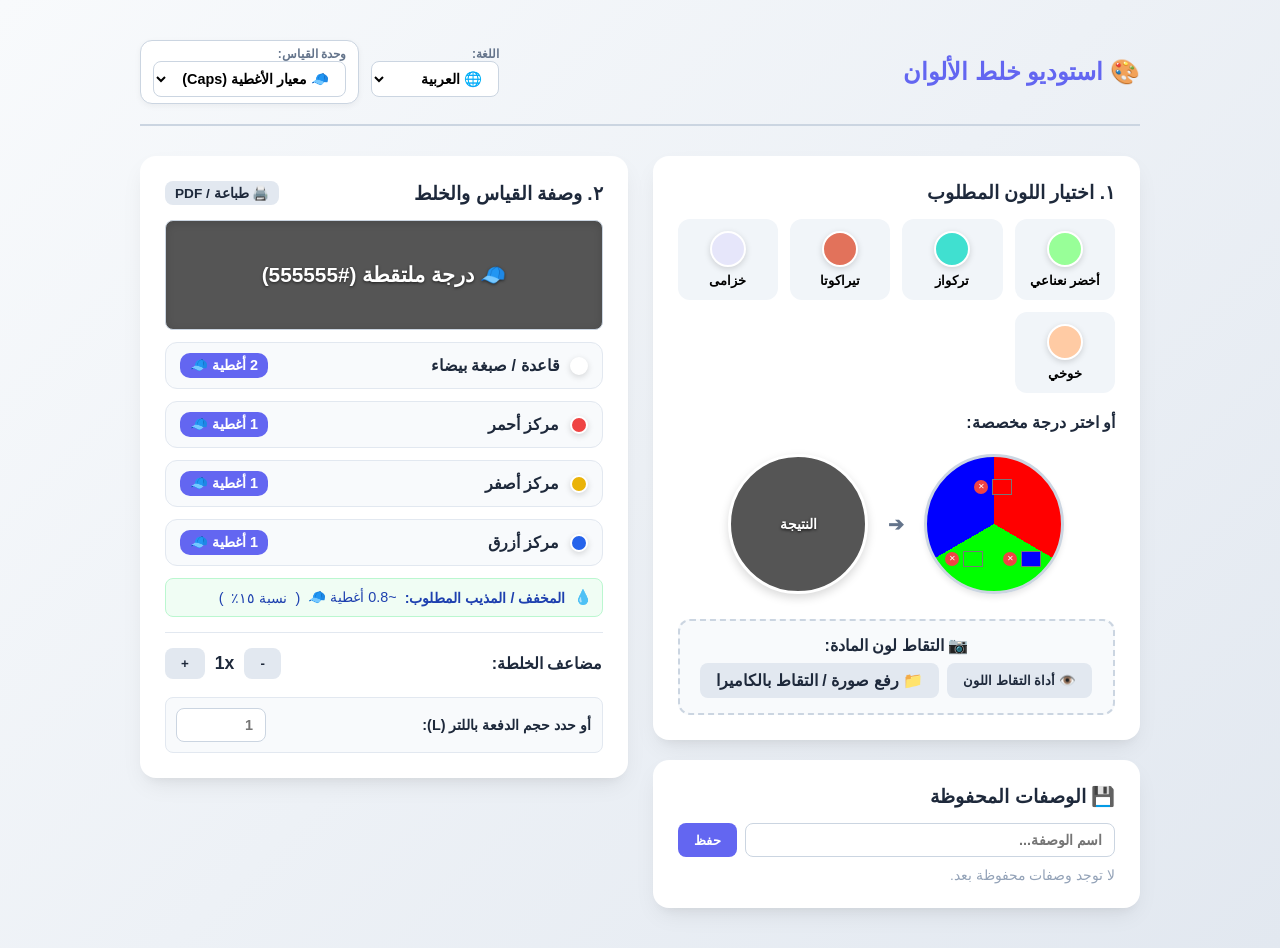
==== commit b7202f1c: "Update Arabic text and comments in index.html" ====
--- a/index.html
+++ b/index.html
@@ -31,7 +31,7 @@
         <div>
           <label style="font-size:0.75rem; color:#64748b; display:block; font-weight:bold;" id="lblUnit">وحدة القياس:</label>
           <select id="unitSelect" onchange="changeUnit(this.value)">
-            <option value="caps" id="optCaps" selected>🧢 معيار الأغطية (Caps)</option>
+            <option value="caps" id="optCaps" selected>معيار الأغطية (Caps)</option>
             <option value="ml" id="optMl">🧪 ملليلتر (ml)</option>
             <option value="g" id="optG">⚖️ غرام (g)</option>
           </select>
@@ -46,32 +46,31 @@
         <h2 class="card-title" id="titleStep1">١. اختيار اللون المطلوب</h2>
         <div class="preset-grid" id="presetContainer"></div>
         
-        <!-- قسم خلط 3 ألوان مع أزرار الحذف والمعاينة -->
+        <!-- قسم شعار مرسيدس وناتج الخلط -->
         <div style="margin-top: 15px;">
-          <label style="font-weight: 600; display: block; margin-bottom: 12px;" id="lblCustomColor">أو اختر درجة مخصصة (خلط 3 ألوان):</label>
+          <label style="font-weight: 600; display: block; margin-bottom: 12px;" id="lblCustomColor">أو اختر درجة مخصصة:</label>
           
-          <div class="custom-mixer-wrapper" style="display: flex; gap: 15px; align-items: center; justify-content: center; padding: 10px 0;">
-            <!-- الدائرة الأولى: اختيار الألوان مع أزرار المسح -->
-            <div class="circle-box input-circle" style="width: 140px; height: 140px; border-radius: 50%; background: #f1f5f9; border: 2px dashed #cbd5e1; display: flex; flex-direction: column; align-items: center; justify-content: center; gap: 4px; box-shadow: 0 4px 6px -1px rgba(0,0,0,0.1);">
-              <span style="font-size: 0.75rem; color: #475569; font-weight: bold;">اختر 3 ألوان</span>
-              <div style="display: flex; gap: 6px; align-items: center;">
-                
-                <div style="position: relative;">
-                  <input type="color" id="mixColor1" value="#ff0000" style="width: 28px; height: 28px; border: none; background: none; cursor: pointer;" oninput="updateCustomTripleMix()">
-                  <button type="button" onclick="clearColor('mixColor1')" style="position: absolute; top: -5px; right: -5px; background: #ef4444; color: white; border: none; border-radius: 50%; width: 15px; height: 15px; font-size: 9px; cursor: pointer; display: flex; align-items: center; justify-content: center; line-height: 1;">✕</button>
-                </div>
-                
-                <div style="position: relative;">
-                  <input type="color" id="mixColor2" value="#00ff00" style="width: 28px; height: 28px; border: none; background: none; cursor: pointer;" oninput="updateCustomTripleMix()">
-                  <button type="button" onclick="clearColor('mixColor2')" style="position: absolute; top: -5px; right: -5px; background: #ef4444; color: white; border: none; border-radius: 50%; width: 15px; height: 15px; font-size: 9px; cursor: pointer; display: flex; align-items: center; justify-content: center; line-height: 1;">✕</button>
-                </div>
+          <div class="custom-mixer-wrapper" style="display: flex; gap: 20px; align-items: center; justify-content: center; padding: 10px 0;">
+            
+            <!-- الدائرة الأولى: مقسمة لـ 3 أجزاء كشعار مرسيدس -->
+            <div id="mercedesCircle" class="circle-box" style="width: 140px; height: 140px; border-radius: 50%; border: 3px solid #cbd5e1; position: relative; box-shadow: 0 4px 6px -1px rgba(0,0,0,0.1); background: conic-gradient(#ff0000 0deg 120deg, #00ff00 120deg 240deg, #0000ff 240deg 360deg);">
+              
+              <!-- محددات الألوان و أزرار المسح مع أداة الاختيار فوق الأجزاء -->
+              <div style="position: absolute; top: 18px; left: 50%; transform: translateX(-50%); display: flex; align-items: center; gap: 2px;">
+                <input type="color" id="mixColor1" value="#ff0000" style="width: 24px; height: 24px; border: none; background: transparent; cursor: pointer;" oninput="updateCustomTripleMix()">
+                <button type="button" onclick="clearColor('mixColor1')" style="background: #ef4444; color: white; border: none; border-radius: 50%; width: 14px; height: 14px; font-size: 8px; cursor: pointer; display: flex; align-items: center; justify-content: center; line-height: 1;">✕</button>
+              </div>
+              
+              <div style="position: absolute; bottom: 20px; left: 18px; display: flex; align-items: center; gap: 2px;">
+                <input type="color" id="mixColor2" value="#00ff00" style="width: 24px; height: 24px; border: none; background: transparent; cursor: pointer;" oninput="updateCustomTripleMix()">
+                <button type="button" onclick="clearColor('mixColor2')" style="background: #ef4444; color: white; border: none; border-radius: 50%; width: 14px; height: 14px; font-size: 8px; cursor: pointer; display: flex; align-items: center; justify-content: center; line-height: 1;">✕</button>
+              </div>
 
-                <div style="position: relative;">
-                  <input type="color" id="mixColor3" value="#0000ff" style="width: 28px; height: 28px; border: none; background: none; cursor: pointer;" oninput="updateCustomTripleMix()">
-                  <button type="button" onclick="clearColor('mixColor3')" style="position: absolute; top: -5px; right: -5px; background: #ef4444; color: white; border: none; border-radius: 50%; width: 15px; height: 15px; font-size: 9px; cursor: pointer; display: flex; align-items: center; justify-content: center; line-height: 1;">✕</button>
-                </div>
+              <div style="position: absolute; bottom: 20px; right: 18px; display: flex; align-items: center; gap: 2px;">
+                <input type="color" id="mixColor3" value="#0000ff" style="width: 24px; height: 24px; border: none; background: transparent; cursor: pointer;" oninput="updateCustomTripleMix()">
+                <button type="button" onclick="clearColor('mixColor3')" style="background: #ef4444; color: white; border: none; border-radius: 50%; width: 14px; height: 14px; font-size: 8px; cursor: pointer; display: flex; align-items: center; justify-content: center; line-height: 1;">✕</button>
+              </div>
 
-              </div>
             </div>
 
             <span style="font-size: 1.2rem; color: #64748b; font-weight: bold;">➔</span>
@@ -80,6 +79,7 @@
             <div id="mixResultCircle" class="circle-box output-circle" style="width: 140px; height: 140px; border-radius: 50%; background-color: #808080; border: 3px solid #ffffff; display: flex; align-items: center; justify-content: center; box-shadow: 0 4px 10px rgba(0,0,0,0.15); transition: background-color 0.2s ease;">
               <span style="font-size: 0.85rem; color: #ffffff; font-weight: bold; text-shadow: 0 1px 3px rgba(0,0,0,0.8);">النتيجة</span>
             </div>
+
           </div>
         </div>
 
@@ -106,14 +106,6 @@
           <button class="btn" onclick="saveCurrentRecipe()" id="btnSave">حفظ</button>
         </div>
         <div class="saved-list" id="savedListContainer"></div>
-
-        <div style="display: flex; gap: 8px; margin-top: 15px; padding-top: 10px; border-top: 1px solid #e2e8f0;">
-          <button class="btn btn-secondary" style="flex: 1; font-size: 0.8rem;" onclick="exportRecipes()" id="btnExport">📥 تصدير البيانات (JSON)</button>
-          <label class="btn btn-secondary" style="flex: 1; font-size: 0.8rem; cursor: pointer; text-align: center;" id="lblImport">
-            📤 استيراد بيانات
-            <input type="file" accept=".json" style="display: none;" onchange="importRecipes(event)">
-          </label>
-        </div>
       </section>
     </div>
 
@@ -124,14 +116,15 @@
           <button class="btn btn-secondary" onclick="window.print()" style="font-size: 0.85rem; padding: 4px 10px;" id="btnPrint">🖨️ طباعة / PDF</button>
         </h2>
         
+        <!-- صندوق المعاينة بدقة بدون كاب -->
         <div class="preview-box" id="previewBox" style="padding: 12px; border-radius: 8px; text-align: center; font-weight: bold; margin-bottom: 12px; border: 1px solid #cbd5e1;">
-          <span id="previewName"> تركواز</span>
+          <span id="previewName">تركواز</span>
         </div>
 
         <div class="formula-section" id="formulaContainer"></div>
 
         <div class="water-ratio-box" style="margin-top: 12px; background: #f0fdf4; padding: 10px; border-radius: 8px; border: 1px solid #bbf7d0;">
-          💧 <strong id="lblDilution">المخفف / المذيب المطلوب:</strong> <span id="waterAmount">~0.5 أغطية 🧢</span> (<span id="lblRatio">نسبة ١٥٪</span>)
+          💧 <strong id="lblDilution">المخفف / المذيب المطلوب:</strong> <span id="waterAmount">~0.5</span> (<span id="lblRatio">نسبة ١٥٪</span>)
         </div>
 
         <div class="scale-controls" style="margin-top: 15px;">
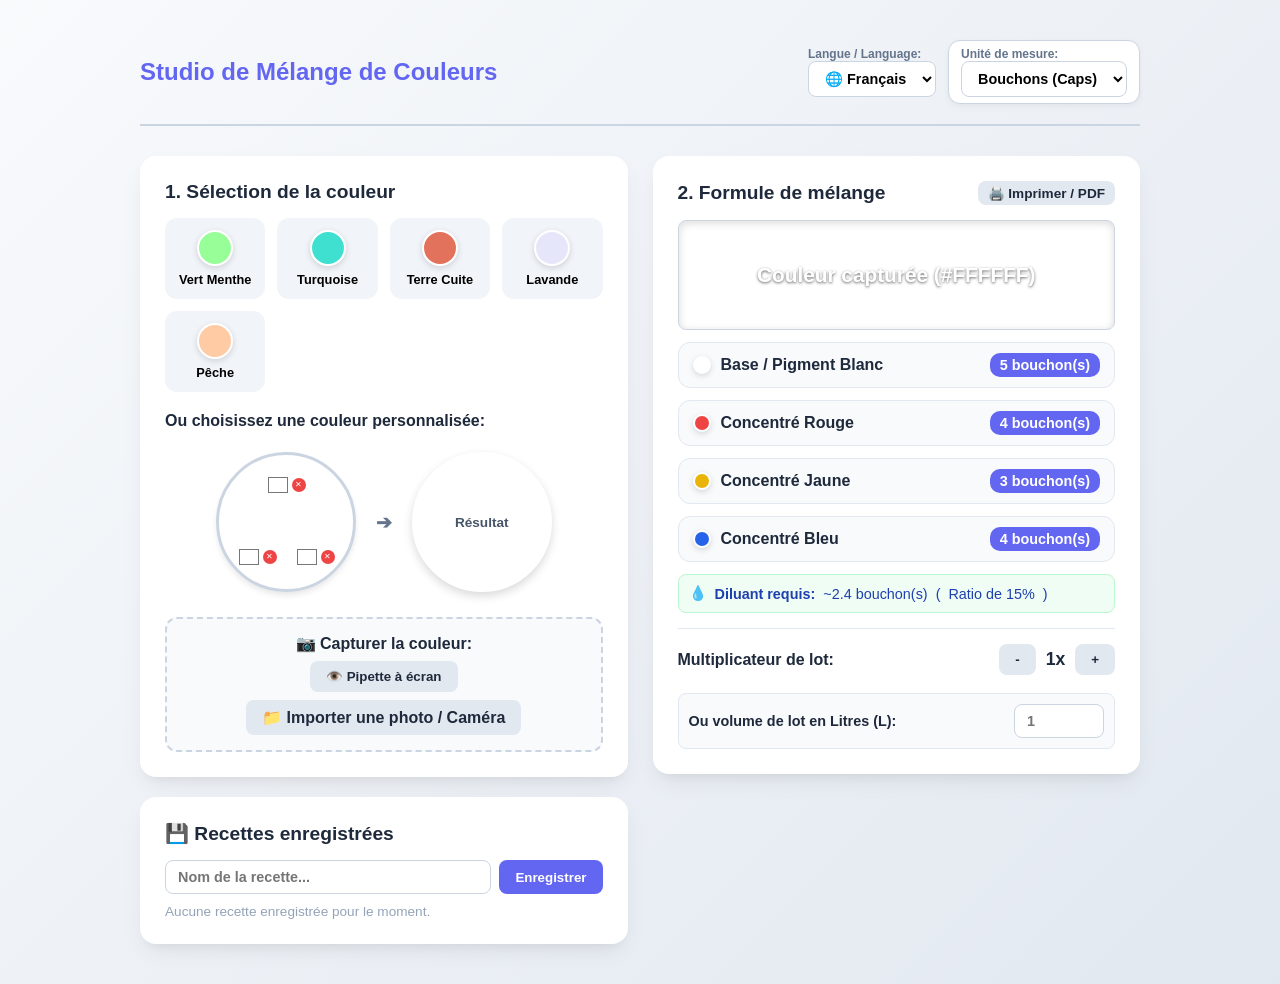
==== commit c9e00e62: "Translate HTML content from Arabic to French" ====
--- a/index.html
+++ b/index.html
@@ -1,5 +1,5 @@
 <!DOCTYPE html>
-<html lang="ar" dir="rtl" id="htmlTag">
+<html lang="fr" dir="ltr" id="htmlTag">
 <head>
   <link rel="manifest" href="manifest.json">
   <script>
@@ -9,31 +9,31 @@
   </script>
   <meta charset="UTF-8">
   <meta name="viewport" content="width=device-width, initial-scale=1.0">
-  <title id="pageTitle">استوديو خلط الألوان - مطابق الصبغات</title>
+  <title id="pageTitle">Studio de Mélange de Couleurs</title>
   <link rel="stylesheet" href="style.css">
   <script src="cordova.js"></script>
 </head>
 <body>
 
   <header>
-    <div class="logo" id="appLogo">🎨 استوديو خلط الألوان</div>
+    <div class="logo" id="appLogo">Studio de Mélange de Couleurs</div>
     <div class="header-controls">
       <div>
-        <label style="font-size:0.75rem; color:#64748b; display:block; font-weight:bold;" id="lblLang">اللغة / Language:</label>
+        <label style="font-size:0.75rem; color:#64748b; display:block; font-weight:bold;" id="lblLang">Langue / Language:</label>
         <select id="langSelect" onchange="changeLanguage(this.value)">
-          <option value="ar" selected>🌐 العربية</option>
-          <option value="fr">🌐 Français</option>
+          <option value="fr" selected>🌐 Français</option>
+          <option value="ar">🌐 العربية</option>
           <option value="en">🌐 English</option>
         </select>
       </div>
 
       <div class="cap-ref-container">
         <div>
-          <label style="font-size:0.75rem; color:#64748b; display:block; font-weight:bold;" id="lblUnit">وحدة القياس:</label>
+          <label style="font-size:0.75rem; color:#64748b; display:block; font-weight:bold;" id="lblUnit">Unité de mesure:</label>
           <select id="unitSelect" onchange="changeUnit(this.value)">
-            <option value="caps" id="optCaps" selected>معيار الأغطية (Caps)</option>
-            <option value="ml" id="optMl">🧪 ملليلتر (ml)</option>
-            <option value="g" id="optG">⚖️ غرام (g)</option>
+            <option value="caps" id="optCaps" selected>Bouchons (Caps)</option>
+            <option value="ml" id="optMl">🧪 Millilitre (ml)</option>
+            <option value="g" id="optG">⚖️ Gramme (g)</option>
           </select>
         </div>
       </div>
@@ -43,31 +43,31 @@
   <main class="main-container">
     <div>
       <section class="card">
-        <h2 class="card-title" id="titleStep1">١. اختيار اللون المطلوب</h2>
+        <h2 class="card-title" id="titleStep1">1. Sélection de la couleur</h2>
         <div class="preset-grid" id="presetContainer"></div>
         
         <!-- قسم شعار مرسيدس وناتج الخلط -->
         <div style="margin-top: 15px;">
-          <label style="font-weight: 600; display: block; margin-bottom: 12px;" id="lblCustomColor">أو اختر درجة مخصصة:</label>
+          <label style="font-weight: 600; display: block; margin-bottom: 12px;" id="lblCustomColor">Ou choisissez une couleur personnalisée:</label>
           
           <div class="custom-mixer-wrapper" style="display: flex; gap: 20px; align-items: center; justify-content: center; padding: 10px 0;">
             
             <!-- الدائرة الأولى: مقسمة لـ 3 أجزاء كشعار مرسيدس -->
-            <div id="mercedesCircle" class="circle-box" style="width: 140px; height: 140px; border-radius: 50%; border: 3px solid #cbd5e1; position: relative; box-shadow: 0 4px 6px -1px rgba(0,0,0,0.1); background: conic-gradient(#ff0000 0deg 120deg, #00ff00 120deg 240deg, #0000ff 240deg 360deg);">
+            <div id="mercedesCircle" class="circle-box" style="width: 140px; height: 140px; border-radius: 50%; border: 3px solid #cbd5e1; position: relative; box-shadow: 0 4px 6px -1px rgba(0,0,0,0.1); background: conic-gradient(#ffffff 0deg 120deg, #ffffff 120deg 240deg, #ffffff 240deg 360deg);">
               
-              <!-- محددات الألوان و أزرار المسح مع أداة الاختيار فوق الأجزاء -->
+              <!-- محددات الألوان و أزرار المسح -->
               <div style="position: absolute; top: 18px; left: 50%; transform: translateX(-50%); display: flex; align-items: center; gap: 2px;">
-                <input type="color" id="mixColor1" value="#ff0000" style="width: 24px; height: 24px; border: none; background: transparent; cursor: pointer;" oninput="updateCustomTripleMix()">
+                <input type="color" id="mixColor1" value="#ffffff" style="width: 24px; height: 24px; border: none; background: transparent; cursor: pointer;" oninput="updateCustomTripleMix()">
                 <button type="button" onclick="clearColor('mixColor1')" style="background: #ef4444; color: white; border: none; border-radius: 50%; width: 14px; height: 14px; font-size: 8px; cursor: pointer; display: flex; align-items: center; justify-content: center; line-height: 1;">✕</button>
               </div>
               
               <div style="position: absolute; bottom: 20px; left: 18px; display: flex; align-items: center; gap: 2px;">
-                <input type="color" id="mixColor2" value="#00ff00" style="width: 24px; height: 24px; border: none; background: transparent; cursor: pointer;" oninput="updateCustomTripleMix()">
+                <input type="color" id="mixColor2" value="#ffffff" style="width: 24px; height: 24px; border: none; background: transparent; cursor: pointer;" oninput="updateCustomTripleMix()">
                 <button type="button" onclick="clearColor('mixColor2')" style="background: #ef4444; color: white; border: none; border-radius: 50%; width: 14px; height: 14px; font-size: 8px; cursor: pointer; display: flex; align-items: center; justify-content: center; line-height: 1;">✕</button>
               </div>
 
               <div style="position: absolute; bottom: 20px; right: 18px; display: flex; align-items: center; gap: 2px;">
-                <input type="color" id="mixColor3" value="#0000ff" style="width: 24px; height: 24px; border: none; background: transparent; cursor: pointer;" oninput="updateCustomTripleMix()">
+                <input type="color" id="mixColor3" value="#ffffff" style="width: 24px; height: 24px; border: none; background: transparent; cursor: pointer;" oninput="updateCustomTripleMix()">
                 <button type="button" onclick="clearColor('mixColor3')" style="background: #ef4444; color: white; border: none; border-radius: 50%; width: 14px; height: 14px; font-size: 8px; cursor: pointer; display: flex; align-items: center; justify-content: center; line-height: 1;">✕</button>
               </div>
 
@@ -76,34 +76,34 @@
             <span style="font-size: 1.2rem; color: #64748b; font-weight: bold;">➔</span>
 
             <!-- الدائرة الثانية: النتيجة -->
-            <div id="mixResultCircle" class="circle-box output-circle" style="width: 140px; height: 140px; border-radius: 50%; background-color: #808080; border: 3px solid #ffffff; display: flex; align-items: center; justify-content: center; box-shadow: 0 4px 10px rgba(0,0,0,0.15); transition: background-color 0.2s ease;">
-              <span style="font-size: 0.85rem; color: #ffffff; font-weight: bold; text-shadow: 0 1px 3px rgba(0,0,0,0.8);">النتيجة</span>
+            <div id="mixResultCircle" class="circle-box output-circle" style="width: 140px; height: 140px; border-radius: 50%; background-color: #e2e8f0; border: 3px solid #ffffff; display: flex; align-items: center; justify-content: center; box-shadow: 0 4px 10px rgba(0,0,0,0.15); transition: background-color 0.2s ease;">
+              <span style="font-size: 0.85rem; color: #475569; font-weight: bold;">Résultat</span>
             </div>
 
           </div>
         </div>
 
         <div class="capture-box">
-          <strong style="display: block; margin-bottom: 8px;" id="titleCapture">📷 التقاط لون المادة:</strong>
+          <strong style="display: block; margin-bottom: 8px;" id="titleCapture">📷 Capturer la couleur:</strong>
           <div style="display: flex; gap: 8px; justify-content: center; flex-wrap: wrap;">
-            <button class="btn btn-secondary" onclick="useEyeDropper()" id="btnEyedropper">👁️ أداة التقاط اللون</button>
+            <button class="btn btn-secondary" onclick="useEyeDropper()" id="btnEyedropper">👁️ Pipette à écran</button>
             <label class="btn btn-secondary" style="cursor: pointer;">
-              <span id="txtUpload">📁 رفع صورة / التقاط</span>
+              <span id="txtUpload">📁 Importer une photo / Caméra</span>
               <input type="file" accept="image/*" capture="environment" id="imageInput" style="display: none;" onchange="handleImageUpload(event)">
             </label>
           </div>
           <canvas id="imageCanvas"></canvas>
-          <p id="canvasHelpText" style="font-size: 0.8rem; color: #64748b; margin-top: 6px; display: none;">انقر في أي مكان على الصورة لالتقاط لون الصبغة بالضبط!</p>
+          <p id="canvasHelpText" style="font-size: 0.8rem; color: #64748b; margin-top: 6px; display: none;">Cliquez n'importe où sur l'image pour capturer la couleur!</p>
         </div>
       </section>
 
       <section class="card">
         <h2 class="card-title">
-          <span id="titleSaved">💾 الوصفات المحفوظة</span>
+          <span id="titleSaved">💾 Recettes enregistrées</span>
         </h2>
         <div style="display: flex; gap: 8px; margin-bottom: 10px;">
-          <input type="text" id="recipeNameInput" placeholder="اسم الوصفة..." style="flex: 1;">
-          <button class="btn" onclick="saveCurrentRecipe()" id="btnSave">حفظ</button>
+          <input type="text" id="recipeNameInput" placeholder="Nom de la recette..." style="flex: 1;">
+          <button class="btn" onclick="saveCurrentRecipe()" id="btnSave">Enregistrer</button>
         </div>
         <div class="saved-list" id="savedListContainer"></div>
       </section>
@@ -112,24 +112,24 @@
     <div>
       <section class="card">
         <h2 class="card-title">
-          <span id="titleStep2">٢. وصفة القياس والخلط</span>
-          <button class="btn btn-secondary" onclick="window.print()" style="font-size: 0.85rem; padding: 4px 10px;" id="btnPrint">🖨️ طباعة / PDF</button>
+          <span id="titleStep2">2. Formule de mélange</span>
+          <button class="btn btn-secondary" onclick="window.print()" style="font-size: 0.85rem; padding: 4px 10px;" id="btnPrint">🖨️ Imprimer / PDF</button>
         </h2>
         
-        <!-- صندوق المعاينة بدقة بدون كاب -->
+        <!-- صندوق المعاينة -->
         <div class="preview-box" id="previewBox" style="padding: 12px; border-radius: 8px; text-align: center; font-weight: bold; margin-bottom: 12px; border: 1px solid #cbd5e1;">
-          <span id="previewName">تركواز</span>
+          <span id="previewName">Turquoise</span>
         </div>
 
         <div class="formula-section" id="formulaContainer"></div>
 
         <div class="water-ratio-box" style="margin-top: 12px; background: #f0fdf4; padding: 10px; border-radius: 8px; border: 1px solid #bbf7d0;">
-          💧 <strong id="lblDilution">المخفف / المذيب المطلوب:</strong> <span id="waterAmount">~0.5</span> (<span id="lblRatio">نسبة ١٥٪</span>)
+          💧 <strong id="lblDilution">Diluant requis:</strong> <span id="waterAmount">~0.5</span> (<span id="lblRatio">Ratio de 15%</span>)
         </div>
 
         <div class="scale-controls" style="margin-top: 15px;">
           <div style="display: flex; justify-content: space-between; align-items: center;">
-            <span style="font-weight: 600;" id="lblBatchScale">مضاعف الخلطة:</span>
+            <span style="font-weight: 600;" id="lblBatchScale">Multiplicateur de lot:</span>
             <div style="display: flex; align-items: center; gap: 10px;">
               <button class="btn btn-secondary" onclick="adjustScale(-1)">-</button>
               <span id="scaleFactor" style="font-weight: bold; font-size: 1.1rem;">1x</span>
@@ -138,7 +138,7 @@
           </div>
 
           <div style="display: flex; justify-content: space-between; align-items: center; background: #f8fafc; padding: 10px; border-radius: 8px; border: 1px solid #e2e8f0; margin-top: 8px;">
-            <label for="literInput" style="font-weight: 600; font-size: 0.9rem;" id="lblLiterInput">أو حدد حجم الدفعة باللتر (L):</label>
+            <label for="literInput" style="font-weight: 600; font-size: 0.9rem;" id="lblLiterInput">Ou volume de lot en Litres (L):</label>
             <input type="number" id="literInput" step="0.1" min="0.1" placeholder="1" style="width: 90px;" oninput="handleLiterInput(this.value)">
           </div>
         </div>
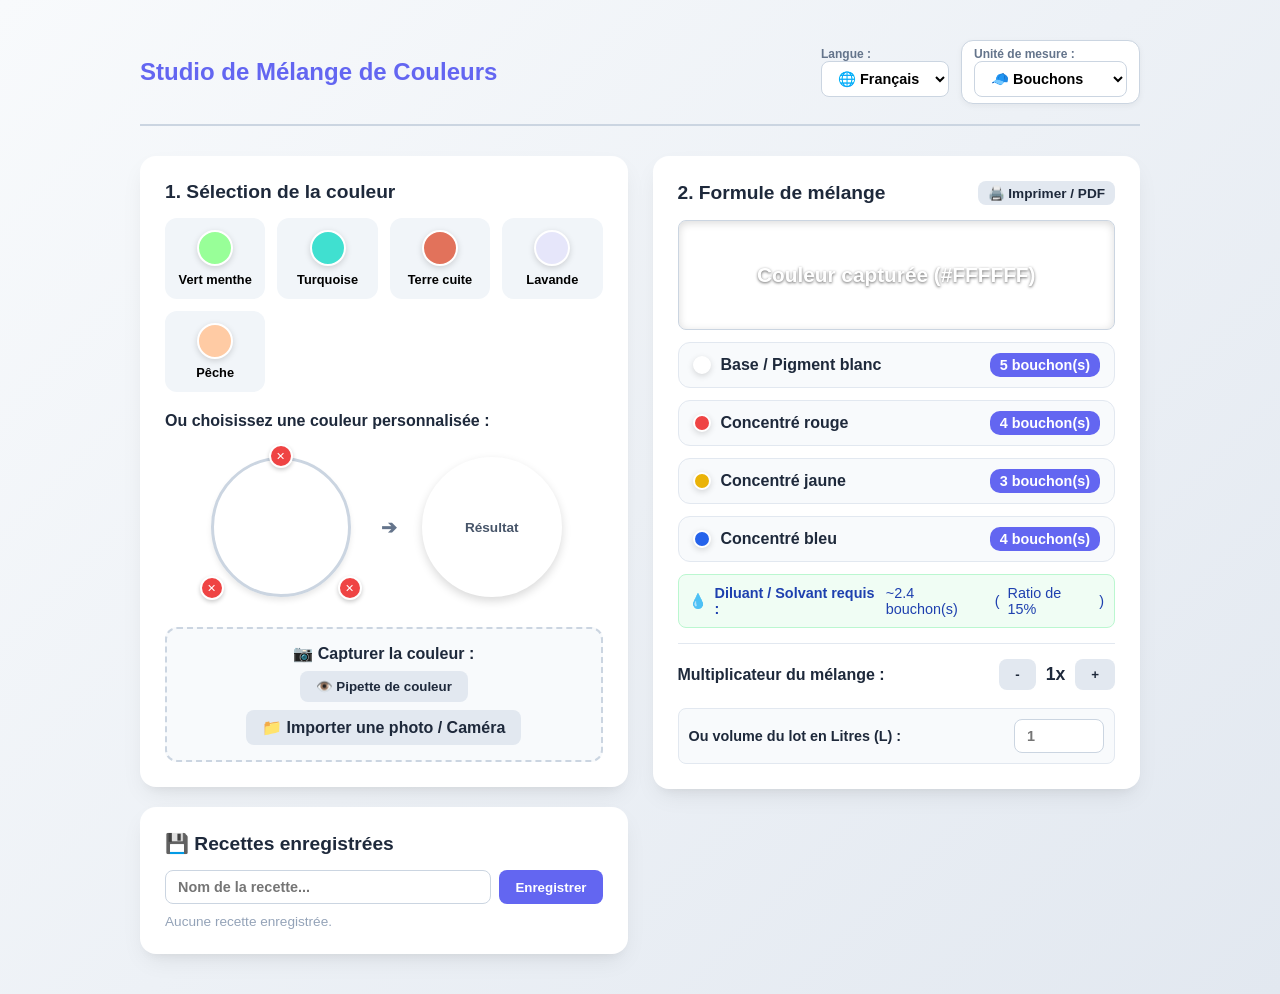
==== commit 6d006e56: "Enhance color selection and update option labels Updated option labels and added interactive element" ====
--- a/index.html
+++ b/index.html
@@ -31,7 +31,7 @@
         <div>
           <label style="font-size:0.75rem; color:#64748b; display:block; font-weight:bold;" id="lblUnit">Unité de mesure:</label>
           <select id="unitSelect" onchange="changeUnit(this.value)">
-            <option value="caps" id="optCaps" selected>Bouchons (Caps)</option>
+            <option value="caps" id="optCaps" selected>🧢 Bouchons (Caps)</option>
             <option value="ml" id="optMl">🧪 Millilitre (ml)</option>
             <option value="g" id="optG">⚖️ Gramme (g)</option>
           </select>
@@ -46,30 +46,30 @@
         <h2 class="card-title" id="titleStep1">1. Sélection de la couleur</h2>
         <div class="preset-grid" id="presetContainer"></div>
         
-        <!-- قسم شعار مرسيدس وناتج الخلط -->
+        <!-- قسم شعار مرسيدس وناتج الخلط التفاعلي -->
         <div style="margin-top: 15px;">
           <label style="font-weight: 600; display: block; margin-bottom: 12px;" id="lblCustomColor">Ou choisissez une couleur personnalisée:</label>
           
-          <div class="custom-mixer-wrapper" style="display: flex; gap: 20px; align-items: center; justify-content: center; padding: 10px 0;">
+          <div class="custom-mixer-wrapper" style="display: flex; gap: 25px; align-items: center; justify-content: center; padding: 10px 0;">
             
-            <!-- الدائرة الأولى: مقسمة لـ 3 أجزاء كشعار مرسيدس -->
-            <div id="mercedesCircle" class="circle-box" style="width: 140px; height: 140px; border-radius: 50%; border: 3px solid #cbd5e1; position: relative; box-shadow: 0 4px 6px -1px rgba(0,0,0,0.1); background: conic-gradient(#ffffff 0deg 120deg, #ffffff 120deg 240deg, #ffffff 240deg 360deg);">
+            <!-- حاوية الدائرة التفاعلية مع خيارات الألوان وأزرار الحذف -->
+            <div style="position: relative; width: 150px; height: 150px; display: flex; align-items: center; justify-content: center;">
               
-              <!-- محددات الألوان و أزرار المسح -->
-              <div style="position: absolute; top: 18px; left: 50%; transform: translateX(-50%); display: flex; align-items: center; gap: 2px;">
-                <input type="color" id="mixColor1" value="#ffffff" style="width: 24px; height: 24px; border: none; background: transparent; cursor: pointer;" oninput="updateCustomTripleMix()">
-                <button type="button" onclick="clearColor('mixColor1')" style="background: #ef4444; color: white; border: none; border-radius: 50%; width: 14px; height: 14px; font-size: 8px; cursor: pointer; display: flex; align-items: center; justify-content: center; line-height: 1;">✕</button>
-              </div>
-              
-              <div style="position: absolute; bottom: 20px; left: 18px; display: flex; align-items: center; gap: 2px;">
-                <input type="color" id="mixColor2" value="#ffffff" style="width: 24px; height: 24px; border: none; background: transparent; cursor: pointer;" oninput="updateCustomTripleMix()">
-                <button type="button" onclick="clearColor('mixColor2')" style="background: #ef4444; color: white; border: none; border-radius: 50%; width: 14px; height: 14px; font-size: 8px; cursor: pointer; display: flex; align-items: center; justify-content: center; line-height: 1;">✕</button>
+              <!-- مدخلات الألوان الخفية التفاعلية -->
+              <input type="color" id="mixColor1" value="#ffffff" style="display:none;" onchange="updateCustomTripleMix()">
+              <input type="color" id="mixColor2" value="#ffffff" style="display:none;" onchange="updateCustomTripleMix()">
+              <input type="color" id="mixColor3" value="#ffffff" style="display:none;" onchange="updateCustomTripleMix()">
+
+              <!-- الدائرة المقسمة لـ 3 أجزاء (تُقبل النقر المباشر) -->
+              <div id="mercedesCircle" onclick="handleCircleClick(event)" style="width: 140px; height: 140px; border-radius: 50%; border: 3px solid #cbd5e1; box-shadow: 0 4px 6px -1px rgba(0,0,0,0.1); background: conic-gradient(#ffffff 0deg 120deg, #ffffff 120deg 240deg, #ffffff 240deg 360deg); cursor: pointer;">
               </div>
 
-              <div style="position: absolute; bottom: 20px; right: 18px; display: flex; align-items: center; gap: 2px;">
-                <input type="color" id="mixColor3" value="#ffffff" style="width: 24px; height: 24px; border: none; background: transparent; cursor: pointer;" oninput="updateCustomTripleMix()">
-                <button type="button" onclick="clearColor('mixColor3')" style="background: #ef4444; color: white; border: none; border-radius: 50%; width: 14px; height: 14px; font-size: 8px; cursor: pointer; display: flex; align-items: center; justify-content: center; line-height: 1;">✕</button>
-              </div>
+              <!-- أزرار الحذف الخارجية (✕) المحددة التموضع -->
+              <button type="button" onclick="clearColor('mixColor1')" title="Effacer la couleur 1" style="position: absolute; top: -8px; left: 50%; transform: translateX(-50%); background: #ef4444; color: white; border: 2px solid white; border-radius: 50%; width: 24px; height: 24px; font-size: 11px; cursor: pointer; display: flex; align-items: center; justify-content: center; box-shadow: 0 2px 4px rgba(0,0,0,0.2); z-index: 10;">✕</button>
+              
+              <button type="button" onclick="clearColor('mixColor2')" title="Effacer la couleur 2" style="position: absolute; bottom: 2px; left: -6px; background: #ef4444; color: white; border: 2px solid white; border-radius: 50%; width: 24px; height: 24px; font-size: 11px; cursor: pointer; display: flex; align-items: center; justify-content: center; box-shadow: 0 2px 4px rgba(0,0,0,0.2); z-index: 10;">✕</button>
+              
+              <button type="button" onclick="clearColor('mixColor3')" title="Effacer la couleur 3" style="position: absolute; bottom: 2px; right: -6px; background: #ef4444; color: white; border: 2px solid white; border-radius: 50%; width: 24px; height: 24px; font-size: 11px; cursor: pointer; display: flex; align-items: center; justify-content: center; box-shadow: 0 2px 4px rgba(0,0,0,0.2); z-index: 10;">✕</button>
 
             </div>
 
@@ -146,6 +146,7 @@
     </div>
   </main>
 
-  <script src="script.js"></script>
+  <!-- تحديث النسخة لإجبار المتصفح على تحميل ملف script.js الجديد -->
+  <script src="script.js?v=3.1"></script>
 </body>
 </html>
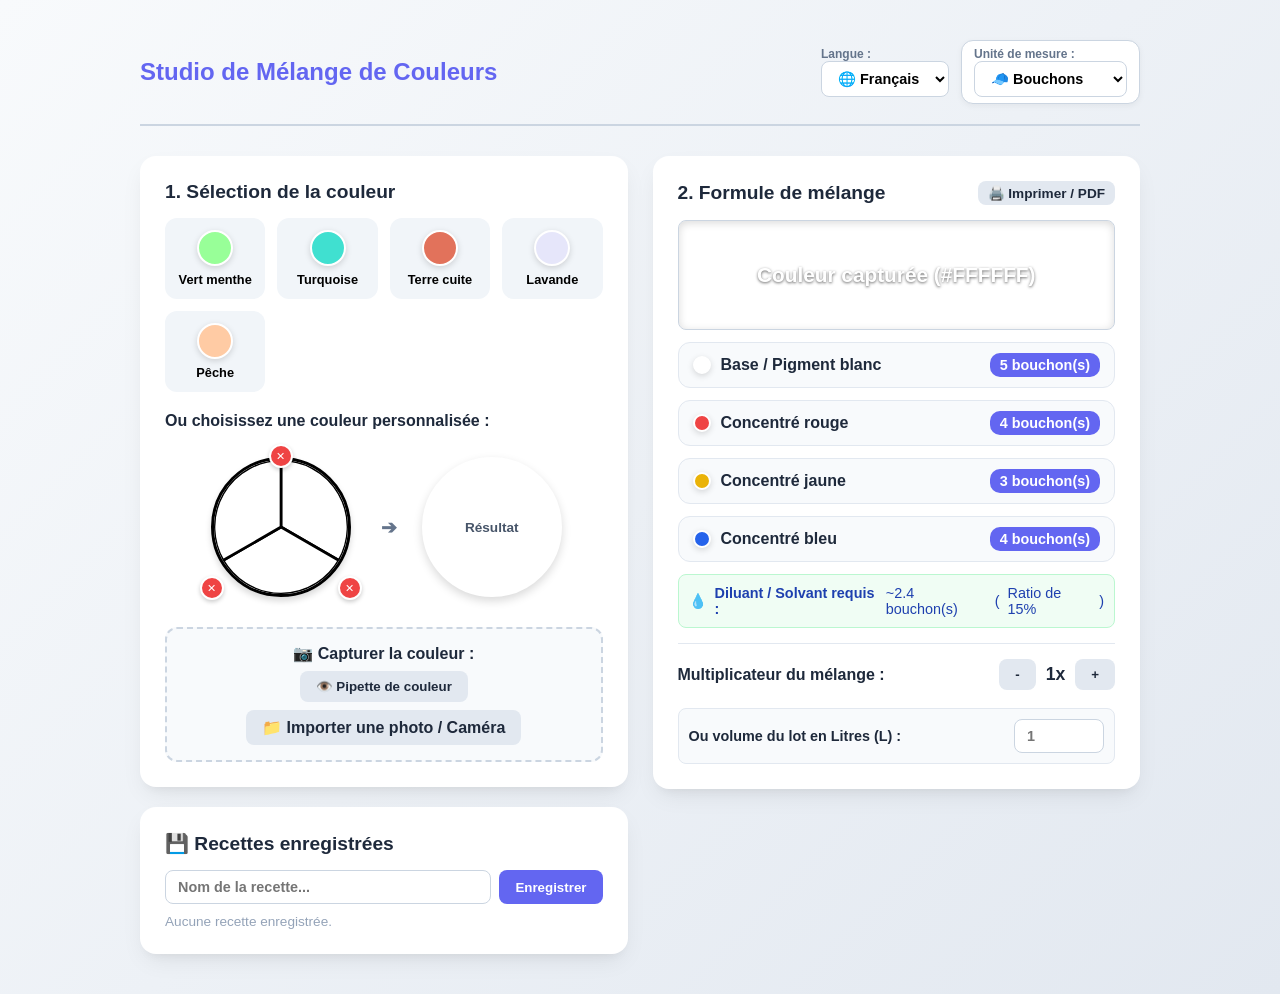
==== commit d111bfcb: "Replace circle div with SVG for better rendering" ====
--- a/index.html
+++ b/index.html
@@ -60,9 +60,17 @@
               <input type="color" id="mixColor2" value="#ffffff" style="display:none;" onchange="updateCustomTripleMix()">
               <input type="color" id="mixColor3" value="#ffffff" style="display:none;" onchange="updateCustomTripleMix()">
 
-              <!-- الدائرة المقسمة لـ 3 أجزاء (تُقبل النقر المباشر) -->
-              <div id="mercedesCircle" onclick="handleCircleClick(event)" style="width: 140px; height: 140px; border-radius: 50%; border: 3px solid #cbd5e1; box-shadow: 0 4px 6px -1px rgba(0,0,0,0.1); background: conic-gradient(#ffffff 0deg 120deg, #ffffff 120deg 240deg, #ffffff 240deg 360deg); cursor: pointer;">
-              </div>
+              <!-- الدائرة المقسمة بـ SVG بالأسود والبيضاء (تُقبل النقر المباشر) -->
+              <svg id="mercedesCircle" onclick="handleCircleClick(event)" width="140" height="140" viewBox="0 0 100 100" style="border-radius: 50%; border: 3px solid #000000; box-shadow: 0 4px 6px rgba(0,0,0,0.15); background: #ffffff; cursor: pointer;">
+                <!-- الثلث الأول (يمين أعلى) -->
+                <path id="svgPart1" d="M 50 50 L 50 0 A 50 50 0 0 1 93.3 75 Z" fill="#ffffff" stroke="#000000" stroke-width="2" />
+                
+                <!-- الثلث الثاني (الأسفل) -->
+                <path id="svgPart2" d="M 50 50 L 93.3 75 A 50 50 0 0 1 6.7 75 Z" fill="#ffffff" stroke="#000000" stroke-width="2" />
+                
+                <!-- الثلث الثالث (يسار أعلى) -->
+                <path id="svgPart3" d="M 50 50 L 6.7 75 A 50 50 0 0 1 50 0 Z" fill="#ffffff" stroke="#000000" stroke-width="2" />
+              </svg>
 
               <!-- أزرار الحذف الخارجية (✕) المحددة التموضع -->
               <button type="button" onclick="clearColor('mixColor1')" title="Effacer la couleur 1" style="position: absolute; top: -8px; left: 50%; transform: translateX(-50%); background: #ef4444; color: white; border: 2px solid white; border-radius: 50%; width: 24px; height: 24px; font-size: 11px; cursor: pointer; display: flex; align-items: center; justify-content: center; box-shadow: 0 2px 4px rgba(0,0,0,0.2); z-index: 10;">✕</button>
@@ -146,7 +154,7 @@
     </div>
   </main>
 
-  <!-- تحديث النسخة لإجبار المتصفح على تحميل ملف script.js الجديد -->
-  <script src="script.js?v=3.1"></script>
+  <!-- إجبار تحميل أحدث نسخة من script.js -->
+  <script src="script.js?v=3.2"></script>
 </body>
 </html>
